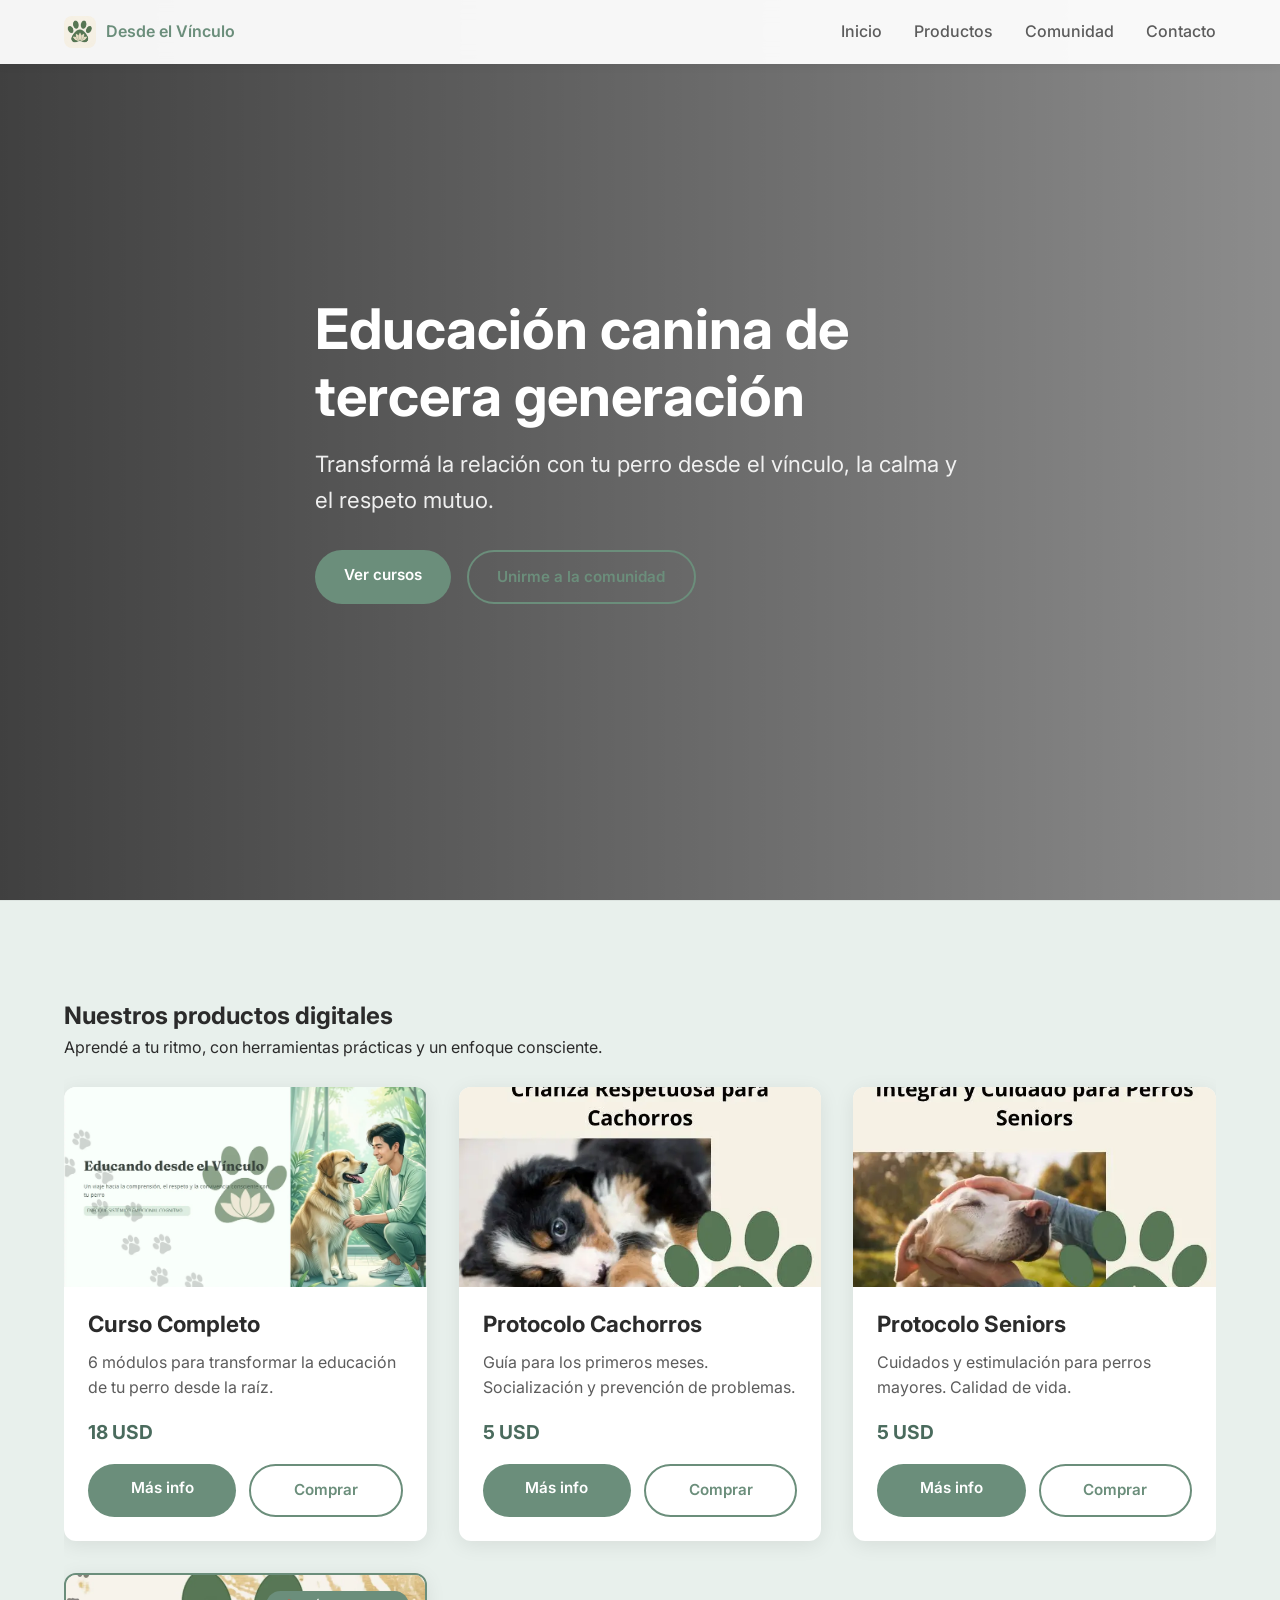
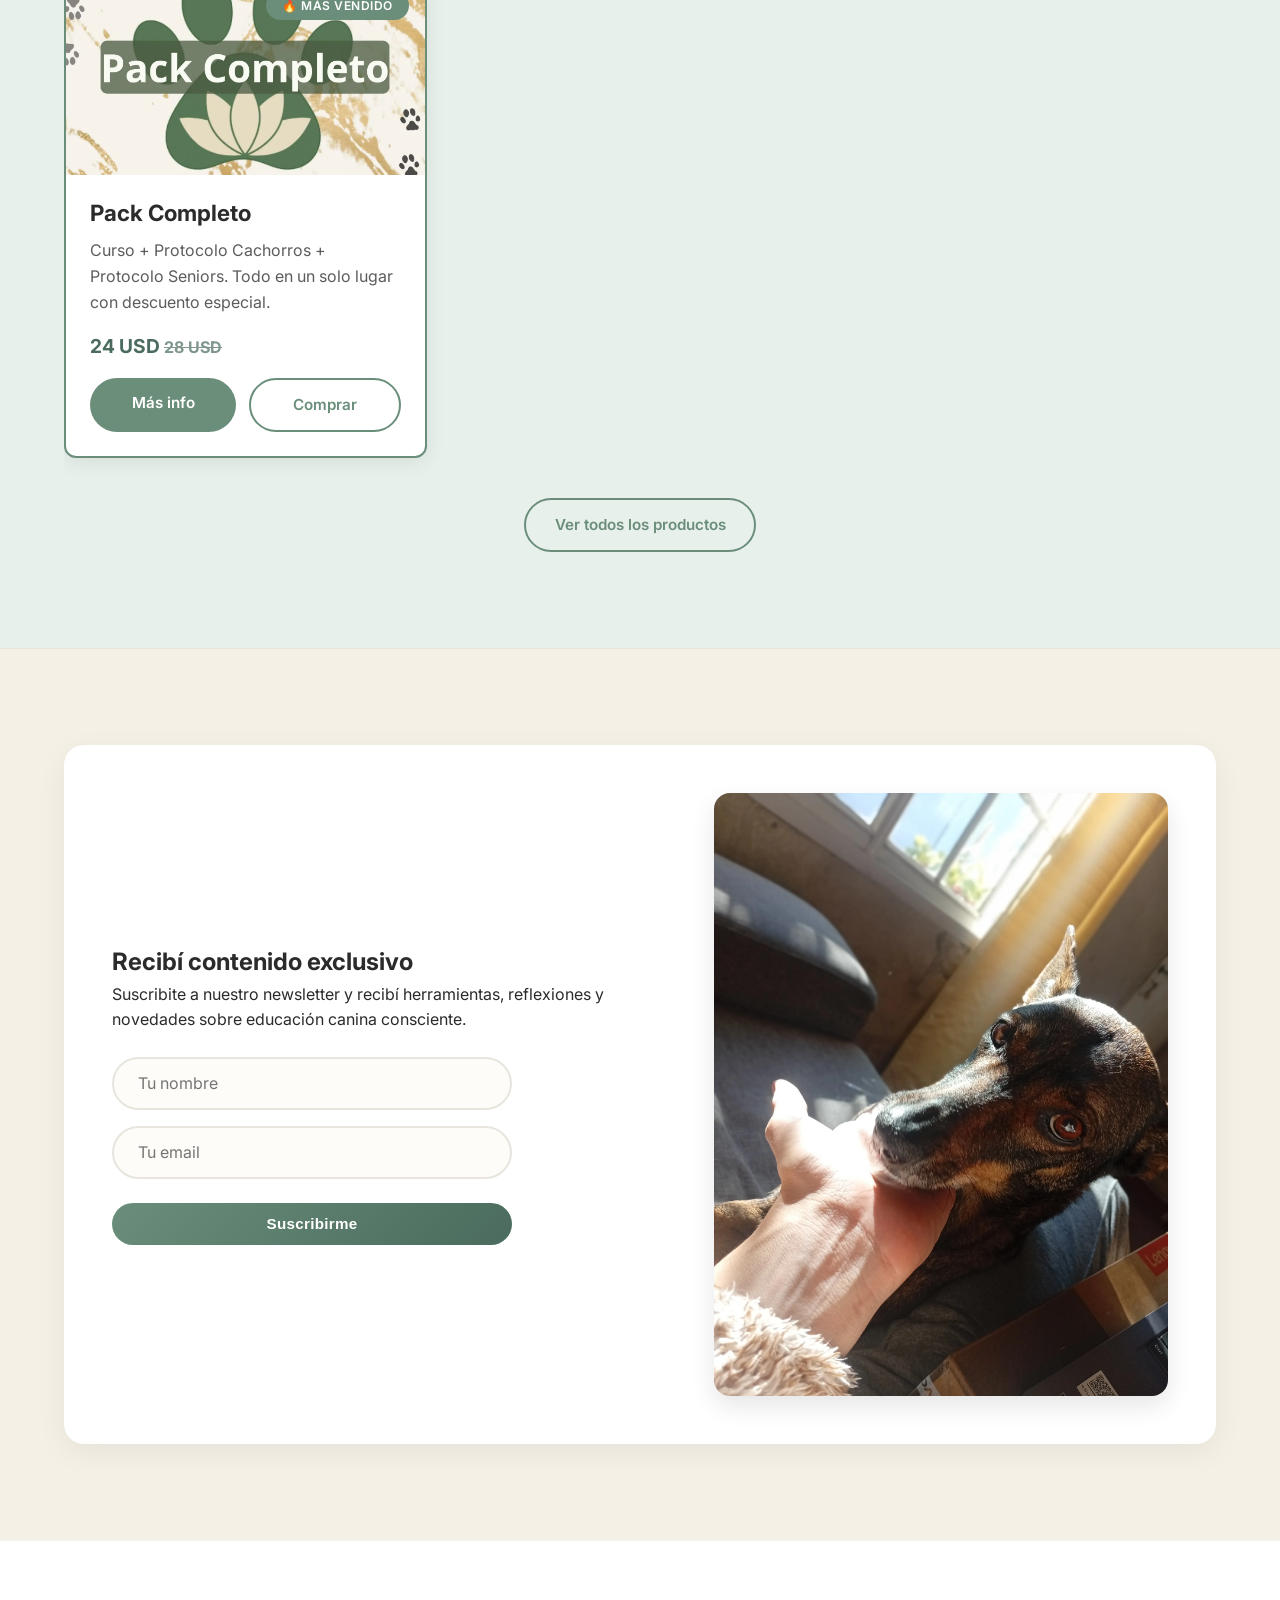
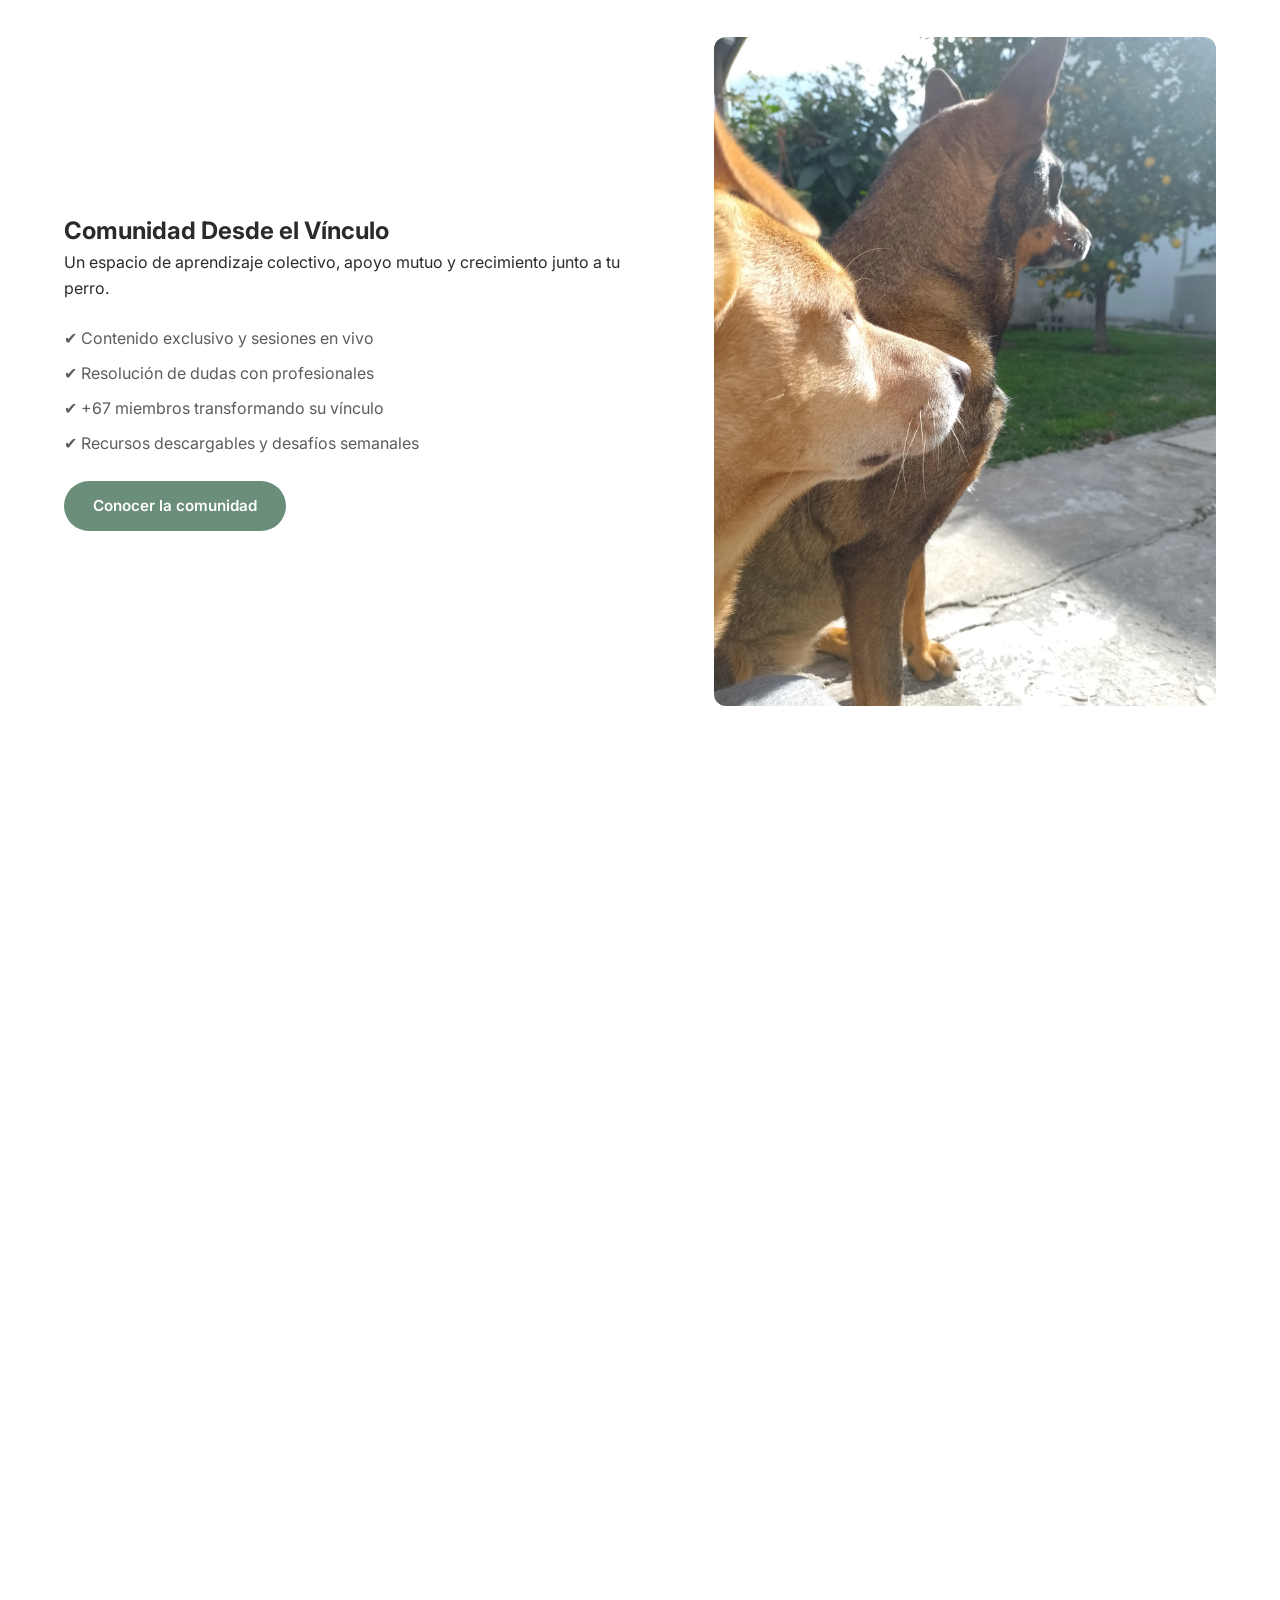
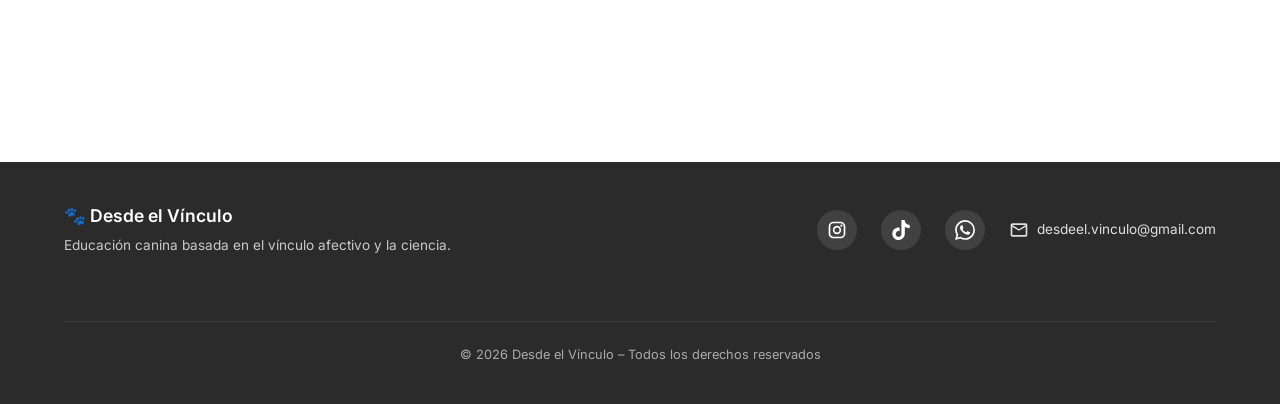
==== index.html @ 467ed6f1 "algunos mas" ====
<!DOCTYPE html>
<html lang="es">
<head>
  <meta charset="UTF-8">
  <meta name="viewport" content="width=device-width, initial-scale=1.0">
  <title>Desde el Vínculo | Educación Canina Consciente</title>
  <meta name="description" content="Transformá tu relación con tu perro desde el vínculo emocional. Cursos online, protocolos descargables y comunidad gratuita.">
  <meta name="robots" content="index, follow">
  <link rel="canonical" href="https://desdeelvinculo.netlify.app">

  <meta property="og:type" content="website">
  <meta property="og:site_name" content="Desde el Vínculo">
  <meta property="og:title" content="Desde el Vínculo – Educación Canina Consciente">
  <meta property="og:description" content="Aprendé a educar desde el vínculo emocional. Descargá gratis el protocolo 'Paseo en Sintonía' y accedé al curso completo.">
  <meta property="og:image" content="https://desdeelvinculo.netlify.app/img/og-image.jpg">
  <meta property="og:url" content="https://desdeelvinculo.netlify.app">

  <meta name="google-site-verification" content="YnLXtKM4-w28fluN7Jt4KjhZyx0626GhNaNaI8vtAmA">
  <link rel="icon" type="image/png" sizes="512x512" href="img/favicon.png">
  <link rel="apple-touch-icon" sizes="180x180" href="img/favicon.png">
  <link href="https://fonts.googleapis.com/css2?family=Inter:wght@400;500;600;700&display=swap" rel="stylesheet">
  <link rel="stylesheet" href="css/global.css">
  <link rel="stylesheet" href="css/index.css">
</head>
<body>
  <header class="header">
    <div class="container header__container">
      <a href="#hero" class="header__logo">
        <img src="img/logo.png" alt="Desde el Vínculo" width="140" height="40">
         <span class="header__logo-text">Desde el Vínculo</span>
      </a>
      <nav class="header__nav" id="nav-menu">
        <ul class="header__menu">
          <li><a href="#hero" class="header__link">Inicio</a></li>
          <li><a href="productos.html" class="header__link">Productos</a></li>
          <li><a href="comunidad.html" class="header__link">Comunidad</a></li>
          <li><a href="#contacto" class="header__link">Contacto</a></li>
        </ul>
      </nav>
      <button class="header__toggle" id="nav-toggle" aria-label="Abrir menú">
        <span></span><span></span><span></span>
      </button>
    </div>
  </header>

  
  <main>
    <!-- Hero -->
    <section id="hero" class="hero">
      <div class="hero__video-wrapper">
        <video class="hero__video" autoplay muted loop playsinline poster="img/hero-poster.jpg" preload="none">
          <!-- Cuando tengas tu video, agregá: <source src="videos/hero-loop.mp4" type="video/mp4"> -->
          <source src="videos/video hero - desdeelvinculo.mp4" type="video/mp4">
        </video>
        <div class="hero__overlay"></div>
      </div>
      <div class="hero__content container">
        <h1 class="hero__title">Educación canina de tercera generación</h1>
        <p class="hero__subtitle">Transformá la relación con tu perro desde el vínculo, la calma y el respeto mutuo.</p>
        <div class="hero__cta">
          <a href="productos.html" class="btn btn--primary">Ver cursos</a>
          <a href="comunidad.html" class="btn btn--secondary">Unirme a la comunidad</a>
        </div>
      </div>
    </section>

    <!-- Productos -->
    <section id="productos" class="section productos bg-verde-claro">
      <div class="container">
        <h2 class="section__title">Nuestros productos digitales</h2>
        <p class="section__subtitle">Aprendé a tu ritmo, con herramientas prácticas y un enfoque consciente.</p> <br>
        <div class="productos__grid">
          <article class="producto-card">
            <div class="producto-card__img"><img src="img/curso-completo.webp" alt="Curso completo" loading="lazy"></div>
            <h3 class="producto-card__title">Curso Completo</h3>
            <p class="producto-card__desc">6 módulos para transformar la educación de tu perro desde la raíz.</p>
            <p class="producto-card__precio">18 USD</p>
            <div class="producto-card__btns">
              <a href="curso-completo.html" class="btn btn--primary">Más info</a>
              <a href="https://hotmart.com/es/marketplace/productos/educando-desde-el-vinculo-curso-de-educacion-canina-consciente/K102549535T" target="_blank" rel="noopener" class="btn btn--secondary">Comprar</a>
            </div>
          </article>
          <article class="producto-card">
            <div class="producto-card__img"><img src="img/protocolo-cachorros.webp" alt="Protocolo Cachorros" loading="lazy"></div>
            <h3 class="producto-card__title">Protocolo Cachorros</h3>
            <p class="producto-card__desc">Guía para los primeros meses. Socialización y prevención de problemas.</p>
            <p class="producto-card__precio">5 USD</p>
            <div class="producto-card__btns">
              <a href="protocolo-cachorros.html" class="btn btn--primary">Más info</a>
              <a href="https://hotmart.com/es/marketplace/productos/protocolo-express-guia-de-crianza-respetuosa-para-cachorros/E106387724O" target="_blank" rel="noopener" class="btn btn--secondary">Comprar</a>
            </div>
          </article>
          <article class="producto-card">
            <div class="producto-card__img"><img src="img/protocolo-seniors.webp" alt="Protocolo Seniors" loading="lazy"></div>
            <h3 class="producto-card__title">Protocolo Seniors</h3>
            <p class="producto-card__desc">Cuidados y estimulación para perros mayores. Calidad de vida.</p>
            <p class="producto-card__precio">5 USD</p>
            <div class="producto-card__btns">
              <a href="protocolo-seniors.html" class="btn btn--primary">Más info</a>
              <a href="https://hotmart.com/es/marketplace/productos/protocolo-express-bienestar-integral-y-cuidado-para-perros-seniors/B106388195T" target="_blank" rel="noopener" class="btn btn--secondary">Comprar</a>
            </div>
          </article>
          <article class="producto-card producto-card--destacado">
  <div class="producto-card__img">
    <img src="img/Pack-completo.webp" alt="Pack Completo" loading="lazy">
  </div>
  <span class="producto-card__badge">🔥 Más vendido</span>
  <h3 class="producto-card__title">Pack Completo</h3>
  <p class="producto-card__desc">Curso + Protocolo Cachorros + Protocolo Seniors. Todo en un solo lugar con descuento especial.</p>
  <p class="producto-card__precio">24 USD <small style="text-decoration: line-through; opacity:0.7;">28 USD</small></p>
  <div class="producto-card__btns">
    <a href="pack-completo.html" class="btn btn--primary">Más info</a>
    <a href="https://go.hotmart.com/N106601920Q?dp=1" target="_blank" rel="noopener" class="btn btn--secondary">Comprar</a>
  </div>
</article>
        </div>
        <div class="productos__ver-todos">
          <a href="productos.html" class="btn btn--secondary">Ver todos los productos</a>
        </div>
      </div>
    </section>

    <!-- Newsletter -->
    <section id="newsletter" class="section newsletter bg-beige">
      <div class="container newsletter__container">
        <div class="newsletter__info">
          <h2 class="section__title">Recibí contenido exclusivo</h2>
          <p class="section__subtitle">Suscribite a nuestro newsletter y recibí herramientas, reflexiones y novedades sobre educación canina consciente.</p>
        <form id="form-newsletter" class="newsletter__form">
  <input type="text" name="fields[name]" placeholder="Tu nombre" required>
  <input type="email" name="fields[email]" placeholder="Tu email" required>
  <button type="submit" class="btn btn--primary">Suscribirme</button>
</form>
<p id="newsletter-mensaje" class="newsletter__mensaje" style="display:none;">¡Gracias! Revisá tu bandeja de entrada.</p>
        </div>
        <div class="newsletter__img">
          <img src="img/lunahand.webp" alt="Perro y persona" loading="lazy">
        </div>
      </div>
    </section>

    <!-- Comunidad -->
    <section id="comunidad" class="section comunidad bg-white">
      <div class="container comunidad__container">
        <div class="comunidad__info">
          <h2 class="section__title">Comunidad Desde el Vínculo</h2>
          <p class="section__subtitle">Un espacio de aprendizaje colectivo, apoyo mutuo y crecimiento junto a tu perro.</p>
          <ul class="comunidad__beneficios">
            <li>✔ Contenido exclusivo y sesiones en vivo</li>
            <li>✔ Resolución de dudas con profesionales</li>
            <li>✔ +67 miembros transformando su vínculo</li>
            <li>✔ Recursos descargables y desafíos semanales</li>
          </ul>
          <a href="comunidad.html" class="btn btn--primary">Conocer la comunidad</a>
        </div>
        <div class="comunidad__img">
          <img src="img/comunidad.webp" alt="Grupo de personas con perros" loading="lazy">
        </div>
      </div>
    </section>

    <!-- Testimonios -->
    <section id="testimonios" class="section testimonios bg-beige">
      <div class="container">
        <h2 class="section__title">Lo que dicen nuestros alumnos</h2>
        <div class="testimonios__grid">
          <blockquote class="testimonio"><p>"El curso cambió mi forma de comunicarme con mi perro. Ahora los paseos son un placer."</p><cite>— María G.</cite></blockquote>
          <blockquote class="testimonio"><p>"El protocolo de cachorros fue un salvavidas. Mi cachorro es equilibrado y feliz."</p><cite>— Juan P.</cite></blockquote>
          <blockquote class="testimonio"><p>"Pensé que mi perro senior ya no podía aprender, pero recuperamos la alegría."</p><cite>— Laura S.</cite></blockquote>
        </div>
      </div>
    </section>

    <!-- Sobre mí -->
    <section id="sobre-mi" class="section sobre-mi bg-verde-claro">
      <div class="container sobre-mi__container">
        <div class="sobre-mi__img"><img src="img/sobre-mi.webp" alt="Educador" loading="lazy"></div>
        <div class="sobre-mi__texto">
          <h2 class="section__title">Sobre mí</h2>
          <p>Desde el Vínculo nace de años de estudio y convivencia con perros. Mi enfoque: educación de tercera generación, basada en entender, conectar y guiar desde el respeto mutuo.</p> <br>
          <a href="sobre-mi.html" class="btn btn--secondary">Leer más</a>
        </div>
      </div>
    </section>
  </main>

  <footer id="contacto" class="footer">
    <div class="footer__container">
      <div class="footer__brand">
        <p>🐾 Desde el Vínculo</p>
        <p>Educación canina basada en el vínculo afectivo y la ciencia.</p>
      </div>
      <div class="footer__social">
        <a href="https://www.instagram.com/desdeel.vinculo/" target="_blank" rel="noopener" aria-label="Instagram">
          <svg viewBox="0 0 24 24"><path d="M7.8 2h8.4C19.4 2 22 4.6 22 7.8v8.4a5.8 5.8 0 0 1-5.8 5.8H7.8C4.6 22 2 19.4 2 16.2V7.8A5.8 5.8 0 0 1 7.8 2m-.2 2A3.6 3.6 0 0 0 4 7.6v8.8C4 18.39 5.61 20 7.6 20h8.8a3.6 3.6 0 0 0 3.6-3.6V7.6C20 5.61 18.39 4 16.4 4H7.6m9.65 1.5a1.25 1.25 0 0 1 0 2.5 1.25 1.25 0 0 1 0-2.5M12 7a5 5 0 1 1 0 10 5 5 0 0 1 0-10m0 2a3 3 0 1 0 0 6 3 3 0 0 0 0-6z"/></svg>
        </a>
        <a href="https://www.tiktok.com/@desdeelvinculo" target="_blank" rel="noopener" aria-label="TikTok">
          <svg viewBox="0 0 24 24"><path d="M12.53.02C13.84 0 15.14.01 16.44 0c.08 1.53.63 3.09 1.75 4.17 1.12 1.11 2.7 1.62 4.24 1.79v4.03c-1.44-.05-2.89-.35-4.2-.97-.57-.26-1.1-.59-1.62-.93-.01 2.92.01 5.84-.02 8.75-.08 1.4-.54 2.79-1.35 3.94-1.31 1.92-3.58 3.17-5.91 3.21-1.43.08-2.86-.31-4.08-1.03-2.02-1.19-3.44-3.37-3.65-5.71-.02-.5-.03-1-.01-1.49.18-1.9 1.12-3.72 2.58-4.96 1.66-1.44 3.98-2.13 6.15-1.72.02 1.48-.04 2.96-.04 4.44-.99-.32-2.15-.23-3.02.37-.63.41-1.11 1.04-1.36 1.75-.21.51-.15 1.07-.14 1.61.24 1.64 1.82 3.02 3.5 2.87 1.12-.01 2.19-.66 2.77-1.61.19-.33.4-.67.41-1.06.1-1.79.06-3.57.07-5.36.01-4.03-.01-8.05.02-12.07z"/></svg>
        </a>
        <a href="https://wa.me/5491121652703" target="_blank" rel="noopener" aria-label="WhatsApp">
          <svg viewBox="0 0 24 24"><path d="M17.472 14.382c-.297-.149-1.758-.867-2.03-.967-.273-.099-.471-.148-.67.15-.197.297-.767.966-.94 1.164-.173.199-.347.223-.644.075-.297-.15-1.255-.463-2.39-1.475-.883-.788-1.48-1.761-1.653-2.059-.173-.297-.018-.458.13-.606.134-.133.298-.347.446-.52.149-.174.198-.298.298-.497.099-.198.05-.371-.025-.52-.075-.149-.669-1.612-.916-2.207-.242-.579-.487-.5-.669-.51-.173-.008-.371-.01-.57-.01-.198 0-.52.074-.792.372-.272.297-1.04 1.016-1.04 2.479 0 1.462 1.065 2.875 1.213 3.074.149.198 2.096 3.2 5.077 4.487.709.306 1.262.489 1.694.625.712.227 1.36.195 1.871.118.571-.085 1.758-.719 2.006-1.413.248-.694.248-1.289.173-1.413-.074-.124-.272-.198-.57-.347m-5.421 7.403h-.004a9.87 9.87 0 0 1-5.031-1.378l-.361-.214-3.741.982.998-3.648-.235-.374a9.86 9.86 0 0 1-1.51-5.26c.001-5.45 4.436-9.884 9.888-9.884 2.64 0 5.122 1.03 6.988 2.898a9.825 9.825 0 0 1 2.893 6.994c-.003 5.45-4.437 9.884-9.885 9.884m8.413-18.297A11.815 11.815 0 0 0 12.05 0C5.495 0 .16 5.335.157 11.892c0 2.096.547 4.142 1.588 5.945L.057 24l6.305-1.654a11.882 11.882 0 0 0 5.683 1.448h.005c6.554 0 11.89-5.335 11.893-11.893a11.821 11.821 0 0 0-3.48-8.413z"/></svg>
        </a>
        <span class="footer__email" aria-label="Email">
          <svg viewBox="0 0 24 24"><path d="M22 6c0-1.1-.9-2-2-2H4c-1.1 0-2 .9-2 2v12c0 1.1.9 2 2 2h16c1.1 0 2-.9 2-2V6zm-2 0l-8 5-8-5h16zm0 12H4V8l8 5 8-5v10z"/></svg>
          <span class="footer__email-text">desdeel.vinculo@gmail.com</span>
        </span>
      </div>
      <p class="footer__copy">© 2026 Desde el Vínculo – Todos los derechos reservados</p>
    </div>
  </footer>

  <script src="js/main.js"></script>
</body>
</html>
---- css/global.css ----
/* === RESET & VARIABLES === */
:root {
  --verde: #6B8E7B;
  --verde-oscuro: #4A6B5D;
  --marron: #A68A6B;
  --beige: #F5F0E6;
  --blanco: #FFFFFF;
  --gris-oscuro: #2B2B2B;
  --gris-medio: #5C5C5C;
  --sombra: 0 4px 20px rgba(0,0,0,0.08);
  --radius: 12px;
  --transition: 0.3s ease;
}

*,
*::before,
*::after {
  box-sizing: border-box;
  margin: 0;
  padding: 0;
}

html {
  scroll-behavior: smooth;
  overflow-x: hidden;
  max-width: 100vw;
}

body {
  font-family: 'Inter', sans-serif;
  color: var(--gris-oscuro);
  background: var(--blanco);
  line-height: 1.6;
  overflow-x: hidden;
  max-width: 100vw;
  position: relative;
}

img, video, iframe {
  max-width: 100%;
  height: auto;
  display: block;
}

a {
  text-decoration: none;
  color: inherit;
}

ul {
  list-style: none;
}

.container {
  width: 90%;
  max-width: 1200px;
  margin: 0 auto;
  overflow-x: hidden;
}

/* === BOTONES === */
.btn {
  display: inline-block;
  padding: 0.8rem 1.8rem;
  border-radius: 50px;
  font-weight: 600;
  font-size: 0.95rem;
  transition: background var(--transition), color var(--transition), transform 0.2s ease;
  text-align: center;
  border: none;
  cursor: pointer;
}

.btn--primary {
  background: var(--verde);
  color: var(--blanco);
}

.btn--primary:hover {
  background: var(--verde-oscuro);
  transform: translateY(-2px);
}

.btn--secondary {
  background: transparent;
  color: var(--verde);
  border: 2px solid var(--verde);
}

.btn--secondary:hover {
  background: var(--verde);
  color: var(--blanco);
  transform: translateY(-2px);
}

/* === HEADER === */
.header {
  position: fixed;
  top: 0;
  left: 0;
  width: 100%;
  background: rgba(255,255,255,0.95);
  backdrop-filter: blur(10px);
  z-index: 1000;
  box-shadow: 0 2px 10px rgba(0,0,0,0.05);
}

.header__container {
  display: flex;
  justify-content: space-between;
  align-items: center;
  padding: 1rem 0;
  max-width: 100%;
}

.header__logo {
  display: flex;
  align-items: center;
  gap: 0.6rem;
  text-decoration: none;
}

.header__logo img {
  height: 32px;
  width: auto;
  border-radius: 25%;
}

.header__logo-text {
  font-size: 1rem;
  font-weight: 600;
  color: var(--verde);
  white-space: nowrap;
}

.header__menu {
  display: flex;
  gap: 2rem;
}

.header__link {
  font-weight: 500;
  color: var(--gris-medio);
  position: relative;
}

.header__link::after {
  content: '';
  position: absolute;
  left: 0;
  bottom: -4px;
  width: 0;
  height: 2px;
  background: var(--verde);
  transition: width var(--transition);
}

.header__link:hover {
  color: var(--verde);
}

.header__link:hover::after {
  width: 100%;
}

/* Hamburguesa */
.header__toggle {
  display: none;
  flex-direction: column;
  gap: 5px;
  background: none;
  border: none;
  cursor: pointer;
}

.header__toggle span {
  width: 25px;
  height: 2px;
  background: var(--gris-oscuro);
  transition: all var(--transition);
}

/* === SECCIONES GENERALES === */
.section {
  padding: 6rem 0;
  opacity: 0;
  transform: translateY(20px);
  transition: opacity 0.6s ease-out, transform 0.6s ease-out;
  border-top: 1px solid transparent;
  max-width: 100%;
  overflow-x: hidden;
}

.section.visible {
  opacity: 1;
  transform: translateY(0);
}

.bg-beige.section,
.bg-verde-claro.section,
.bg-white.section {
  border-top: 1px solid rgba(0,0,0,0.05);
}

/* === FOOTER (NUEVO DISEÑO) === */
.footer {
  background: var(--gris-oscuro);
  color: var(--blanco);
  padding: 2.5rem 0;
  overflow: visible;          /* Nada de hidden */
}

.footer__container {
  width: 90%;
  max-width: 1200px;
  margin: 0 auto;
  display: flex;
  justify-content: space-between;
  align-items: center;
  flex-wrap: wrap;
  gap: 2rem;
}

.footer__brand p:first-child {
  font-size: 1.1rem;
  font-weight: 600;
  margin-bottom: 0.3rem;
}

.footer__brand p:last-child {
  font-size: 0.85rem;
  opacity: 0.75;
    max-width: 100%;           /* antes 250px, ahora usa todo el ancho disponible */
  white-space: normal;
  word-break: break-word;
  overflow-wrap: break-word;
}

.footer__social {
  display: flex;
  gap: 1.5rem;
  align-items: center;
}

.footer__social a {
  display: flex;
  align-items: center;
  justify-content: center;
  width: 40px;
  height: 40px;
  border-radius: 50%;
  background: rgba(255,255,255,0.1);
  transition: background var(--transition), transform var(--transition);
}

.footer__social a:hover {
  background: var(--verde);
  transform: translateY(-2px);
}

.footer__social a svg {
  width: 20px;
  height: 20px;
  fill: var(--blanco);
}

.footer__copy {
  width: 100%;
  text-align: center;
  margin-top: 2rem;
  font-size: clamp(0.7rem, 2.5vw, 0.8rem);
  opacity: 0.6;
  border-top: 1px solid rgba(255,255,255,0.1);
  padding: 1.5rem 1.5rem 0;
  word-break: break-word;
  overflow-wrap: break-word;
  hyphens: auto;
  white-space: normal;
  line-height: 1.4;
}

/* === FOOTER EMAIL === */
.footer__email {
  display: flex;
  align-items: center;
  gap: 0.5rem;
  cursor: default;
  color: var(--blanco);
  opacity: 0.85;
}

.footer__email svg {
  width: 20px;
  height: 20px;
  fill: var(--blanco);
}

.footer__email-text {
  font-size: 0.85rem;
  word-break: break-all;
  overflow-wrap: anywhere;
}

/* === ANIMACIONES BASE === */
@keyframes fadeInUp {
  from { opacity: 0; transform: translateY(30px); }
  to { opacity: 1; transform: translateY(0); }
}

/* === UTILIDADES === */
.bg-beige { background-color: var(--beige); }
.bg-white { background-color: var(--blanco); }
.bg-verde-claro { background-color: #E8F0EC; }

/* === RESPONSIVE MULTI-BREAKPOINT === */
@media (max-width: 480px) {
  .container, .footer__container { width: 95%; }
  .header__logo img { height: 28px; }
  .btn { padding: 0.7rem 1.4rem; font-size: 0.9rem; }
  .section { padding: 4rem 0; }
  .footer__container { flex-direction: column; text-align: center; }
 
  .footer__brand p:last-child {
    font-size: 0.8rem;
    max-width: 100%;
  }
  .footer__email-text {
    font-size: 0.75rem;
  }
  .footer__copy {
    padding: 1rem 1rem 0;
    font-size: 0.7rem;
  }
}

@media (max-width: 768px) {
  .header__nav {
    position: fixed;
    top: 70px;
    left: -100%;
    width: 80%;
    max-width: 300px;
    height: calc(100vh - 70px);
    background: var(--blanco);
    box-shadow: 2px 0 20px rgba(0,0,0,0.1);
    transition: left var(--transition);
    padding: 2rem;
    z-index: 999;
    overflow: hidden;
  }
  .header__nav.active { left: 0; }
  .header__menu { flex-direction: column; gap: 1.5rem; }
  .header__toggle { display: flex; }
  .section { padding: 4rem 0; }
}

@media (min-width: 769px) and (max-width: 1024px) {
  .container, .footer__container { max-width: 960px; }
}

@media (min-width: 1025px) and (max-width: 1440px) {
  .container, .footer__container { max-width: 1200px; }
}

@media (min-width: 1441px) {
  .container, .footer__container { max-width: 1400px; }
  body { font-size: 1.05rem; }
}

#contacto {
  scroll-margin-top: 100px;
}
---- css/index.css ----
/* === HERO === */
.header__brand-name {
  font-size: 1.2rem;
  font-weight: 600;
  color: var(--verde);
  margin-left: 0.5rem;
}

.hero {
  position: relative;
  height: 100vh;
  min-height: 600px;
  display: flex;
  align-items: center;
  color: var(--blanco);
  overflow: hidden;
}

.hero__video-wrapper {
  position: absolute;
  top: 0; left: 0; width: 100%; height: 100%;
}

.hero__video {
  width: 100%; height: 100%; object-fit: cover;
}

/* Overlay más oscuro para mejorar legibilidad */
.hero__overlay {
  position: absolute;
  top: 0; left: 0; width: 100%; height: 100%;
  background: linear-gradient(90deg, rgba(0,0,0,0.75) 0%, rgba(0,0,0,0.45) 100%);
}


.hero__content {
  position: relative; z-index: 2; max-width: 650px;
  animation: fadeInUp 1s ease-out;
}

.hero__title {
  font-size: clamp(2rem, 5vw, 3.5rem);
  font-weight: 700; line-height: 1.2; margin-bottom: 1rem;
}

.hero__subtitle {
  font-size: clamp(1rem, 2vw, 1.4rem);
  margin-bottom: 2rem; opacity: 0.9;
}

.hero__cta {
  display: flex; flex-wrap: wrap; gap: 1rem;
}

/* === PRODUCTOS (Home) === */
.productos__grid {
  display: grid;
  grid-template-columns: repeat(auto-fit, minmax(280px, 1fr));
  gap: 2rem;
}

.productos__ver-todos {
  text-align: center; margin-top: 2.5rem;
}

.producto-card {
  background: var(--blanco); border-radius: var(--radius);
  box-shadow: var(--sombra); overflow: hidden;
  display: flex; flex-direction: column;
  transition: transform 0.3s ease, box-shadow 0.3s ease;
}

.producto-card:hover {
  transform: translateY(-8px); box-shadow: 0 12px 30px rgba(0,0,0,0.1);
}

.producto-card__img img {
  width: 100%; height: 200px; object-fit: cover;
}

.producto-card__title {
  margin: 1.2rem 1.5rem 0.5rem; font-size: 1.4rem;
}

.producto-card__desc {
  color: var(--gris-medio); margin: 0 1.5rem 1rem;
}

.producto-card__precio {
  font-weight: 700; color: var(--verde-oscuro);
  margin: 0 1.5rem 1rem; font-size: 1.2rem;
}

.producto-card__btns {
  display: flex; gap: 0.8rem; margin: auto 1.5rem 1.5rem;
  flex-wrap: wrap;
}

.producto-card__btns .btn {
  flex: 1 1 auto;
}

/* === NEWSLETTER === */
.newsletter {
  position: relative;
}

.newsletter__container {
  display: flex;
  align-items: center;
  gap: 3rem;
  flex-wrap: wrap;
  background: var(--blanco);
  border-radius: 20px;
  box-shadow: 0 8px 30px rgba(0,0,0,0.06);
  padding: 3rem;
}

.newsletter__info {
  flex: 1 1 400px;
}

.newsletter__form {
  display: flex;
  flex-direction: column;
  gap: 1rem;
  max-width: 400px;
  margin-top: 1.5rem;
}

.newsletter__form input {
  padding: 0.9rem 1.5rem;
  border: 2px solid #e8e5df;
  border-radius: 50px;
  font-family: inherit;
  font-size: 1rem;
  transition: border-color 0.3s, box-shadow 0.3s;
  background: #fdfcf8;
}

.newsletter__form input:focus {
  outline: none;
  border-color: var(--verde);
  box-shadow: 0 0 0 4px rgba(107, 142, 123, 0.15);
}

.newsletter__form .btn {
  margin-top: 0.5rem;
  background: linear-gradient(135deg, var(--verde) 0%, var(--verde-oscuro) 100%);
  border: none;
  font-weight: 600;
  letter-spacing: 0.3px;
}

.newsletter__form .btn:hover {
  background: linear-gradient(135deg, var(--verde-oscuro) 0%, var(--verde) 100%);
  transform: translateY(-2px);
  box-shadow: 0 6px 15px rgba(74, 107, 93, 0.3);
}

.newsletter__mensaje {
  margin-top: 1rem;
  font-weight: 600;
  color: var(--verde);
}

.newsletter__img {
  flex: 1 1 300px;
  border-radius: 16px;
  overflow: hidden;
  box-shadow: 0 10px 25px rgba(0,0,0,0.1);
  transition: transform 0.3s;
}

.newsletter__img:hover {
  transform: scale(1.02);
}

@media (max-width: 768px) {
  .newsletter__container {
    flex-direction: column;
    padding: 2rem;
  }
}

/* === COMUNIDAD (Home) === */
.comunidad__container {
  display: flex; align-items: center; gap: 3rem; flex-wrap: wrap;
}

.comunidad__info {
  flex: 1 1 400px;
}

.comunidad__img {
  flex: 1 1 300px; border-radius: var(--radius); overflow: hidden;
}

.comunidad__beneficios {
  margin: 1.5rem 0; display: flex; flex-direction: column; gap: 0.6rem;
}

.comunidad__beneficios li {
  font-size: 1rem; color: var(--gris-medio);
}

/* === TESTIMONIOS === */
.testimonios__grid {
  display: grid;
  grid-template-columns: repeat(auto-fit, minmax(250px, 1fr));
  gap: 2rem;
}

.testimonio {
  background: var(--blanco); padding: 2rem; border-radius: var(--radius);
  box-shadow: var(--sombra); font-style: italic;
}

.testimonio p { margin-bottom: 1rem; }
.testimonio cite { font-weight: 600; color: var(--verde); }

/* === SOBRE MI === */
.sobre-mi__container {
  display: flex; align-items: center; gap: 3rem; flex-wrap: wrap;
}

.sobre-mi__img {
  flex: 1 1 250px; border-radius: var(--radius); overflow: hidden;
}

.sobre-mi__texto {
  flex: 1 1 400px;
}

@media (max-width: 768px) {
  .comunidad__container,
  .sobre-mi__container,
  .newsletter__container {
    flex-direction: column;
  }

  
}
@media (max-width: 768px) {
  .hero__title {
    font-size: 1.8rem;
  }
  .producto-card__img img {
    height: 180px;
  }
  .newsletter__img img {
    width: 100%;
    height: auto;
  }
  .comunidad__img img {
    width: 100%;
    height: auto;
  }
}


@media (max-width: 480px) {
  .header__brand-name {
    font-size: 0.9rem;
    margin-left: 0.3rem;
  }
}




.producto-card--destacado {
  border: 2px solid var(--verde);
  position: relative;
}

.producto-card__badge {
  position: absolute;
  top: 1rem;
  right: 1rem;
  background: var(--verde);
  color: white;
  padding: 0.3rem 1rem;
  border-radius: 50px;
  font-size: 0.75rem;
  font-weight: 600;
  text-transform: uppercase;
  letter-spacing: 0.5px;
  z-index: 2;
}
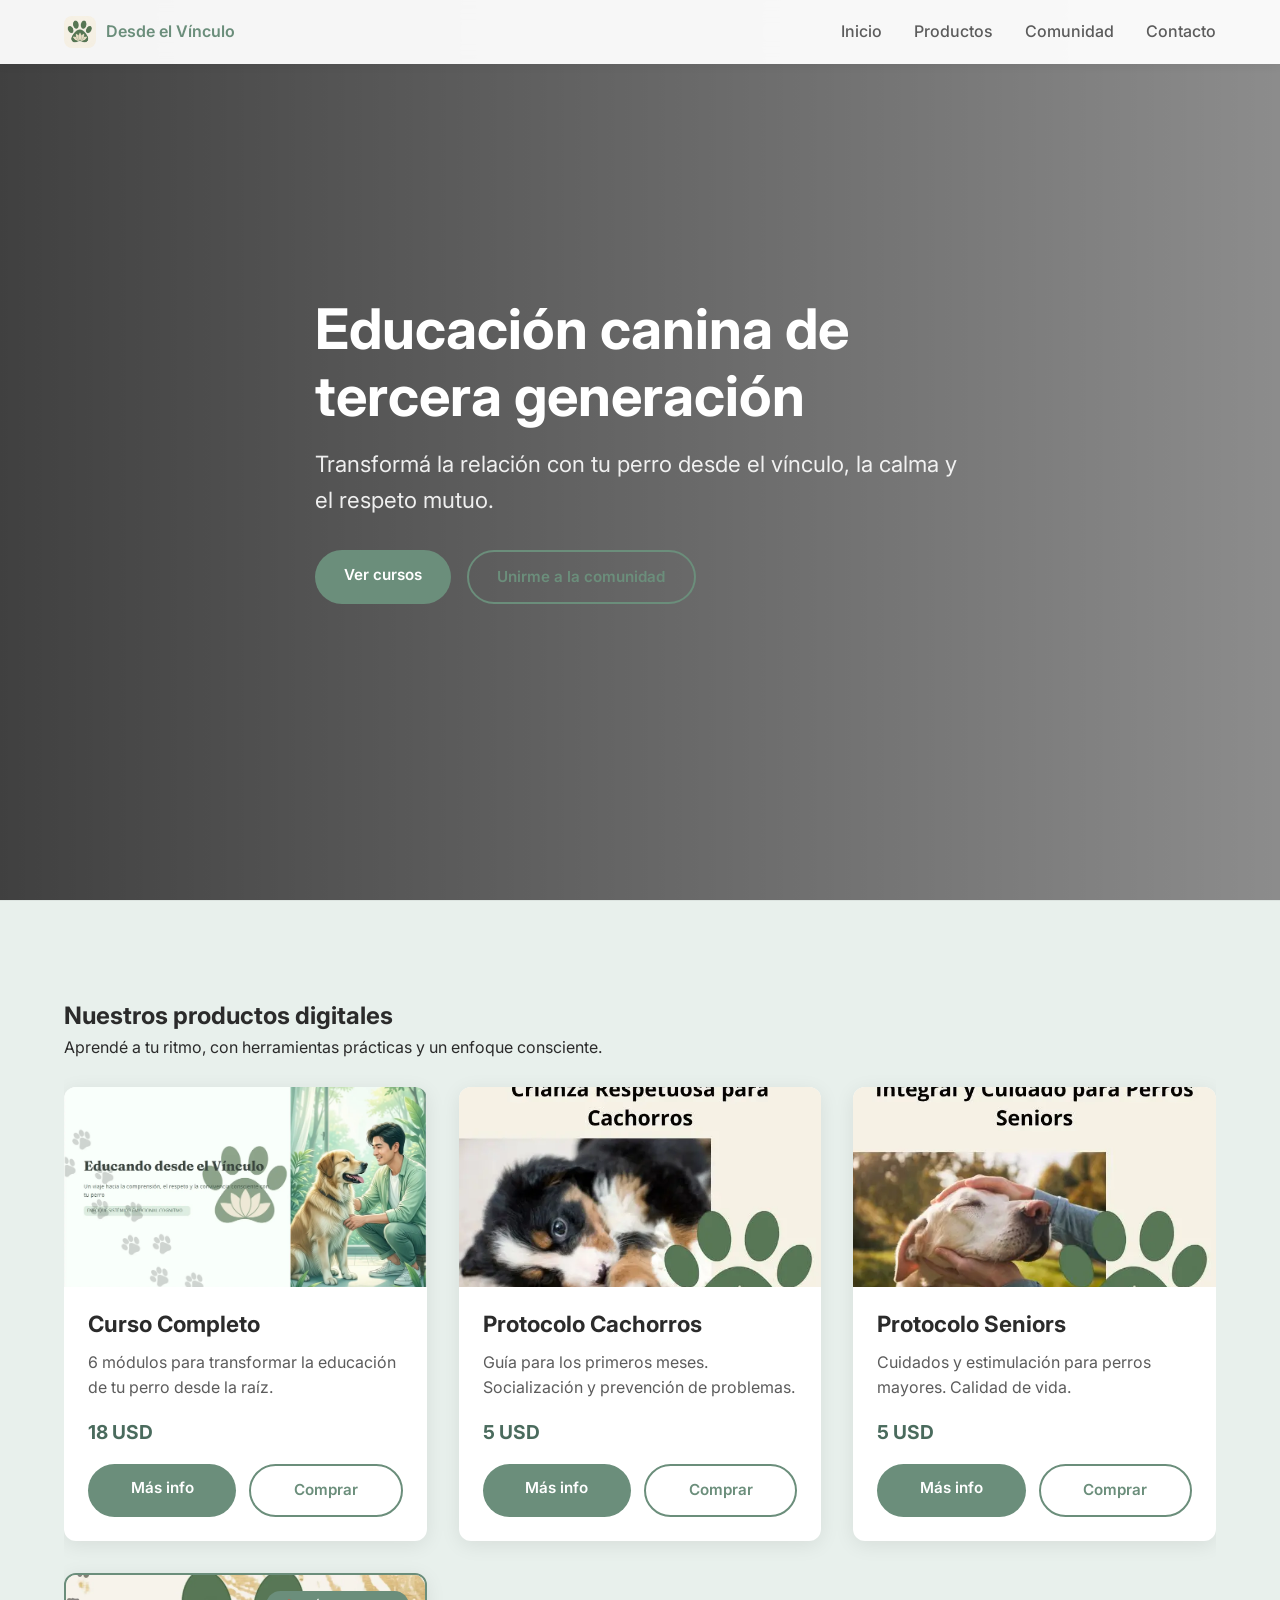
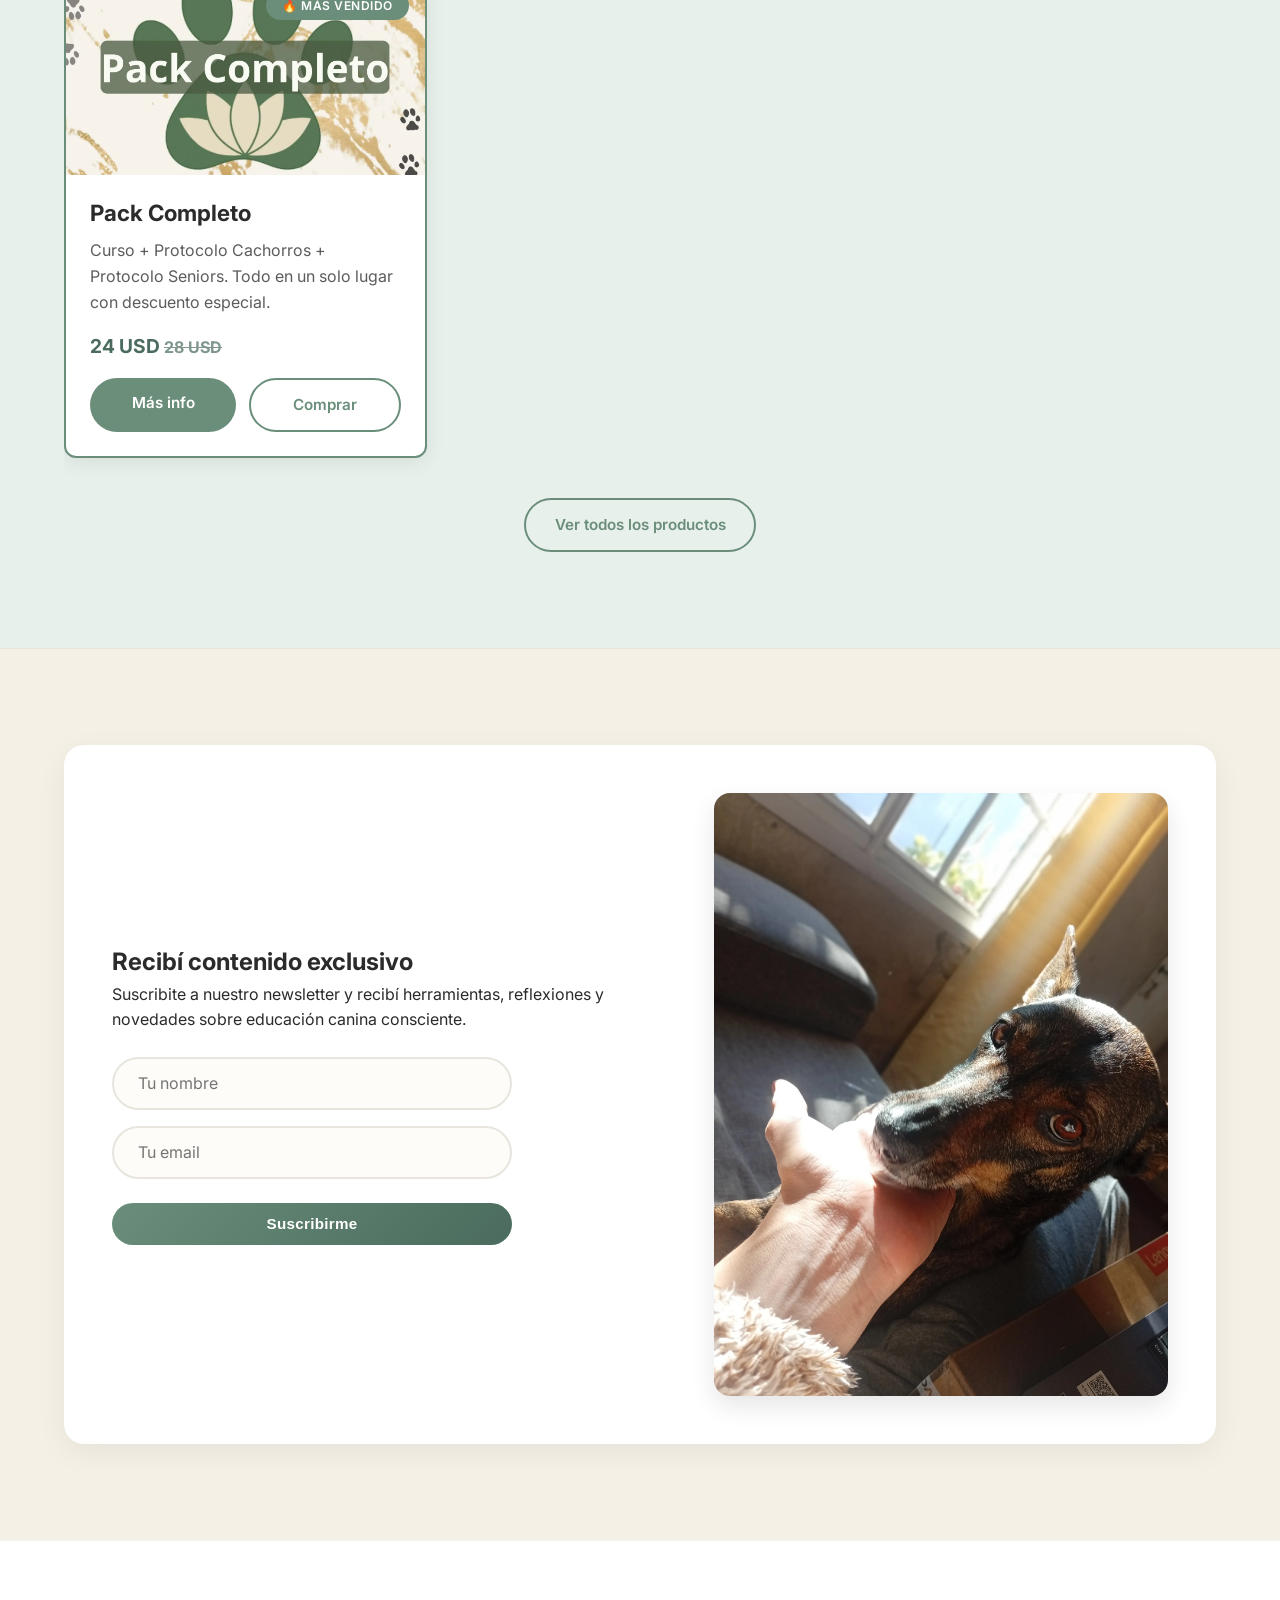
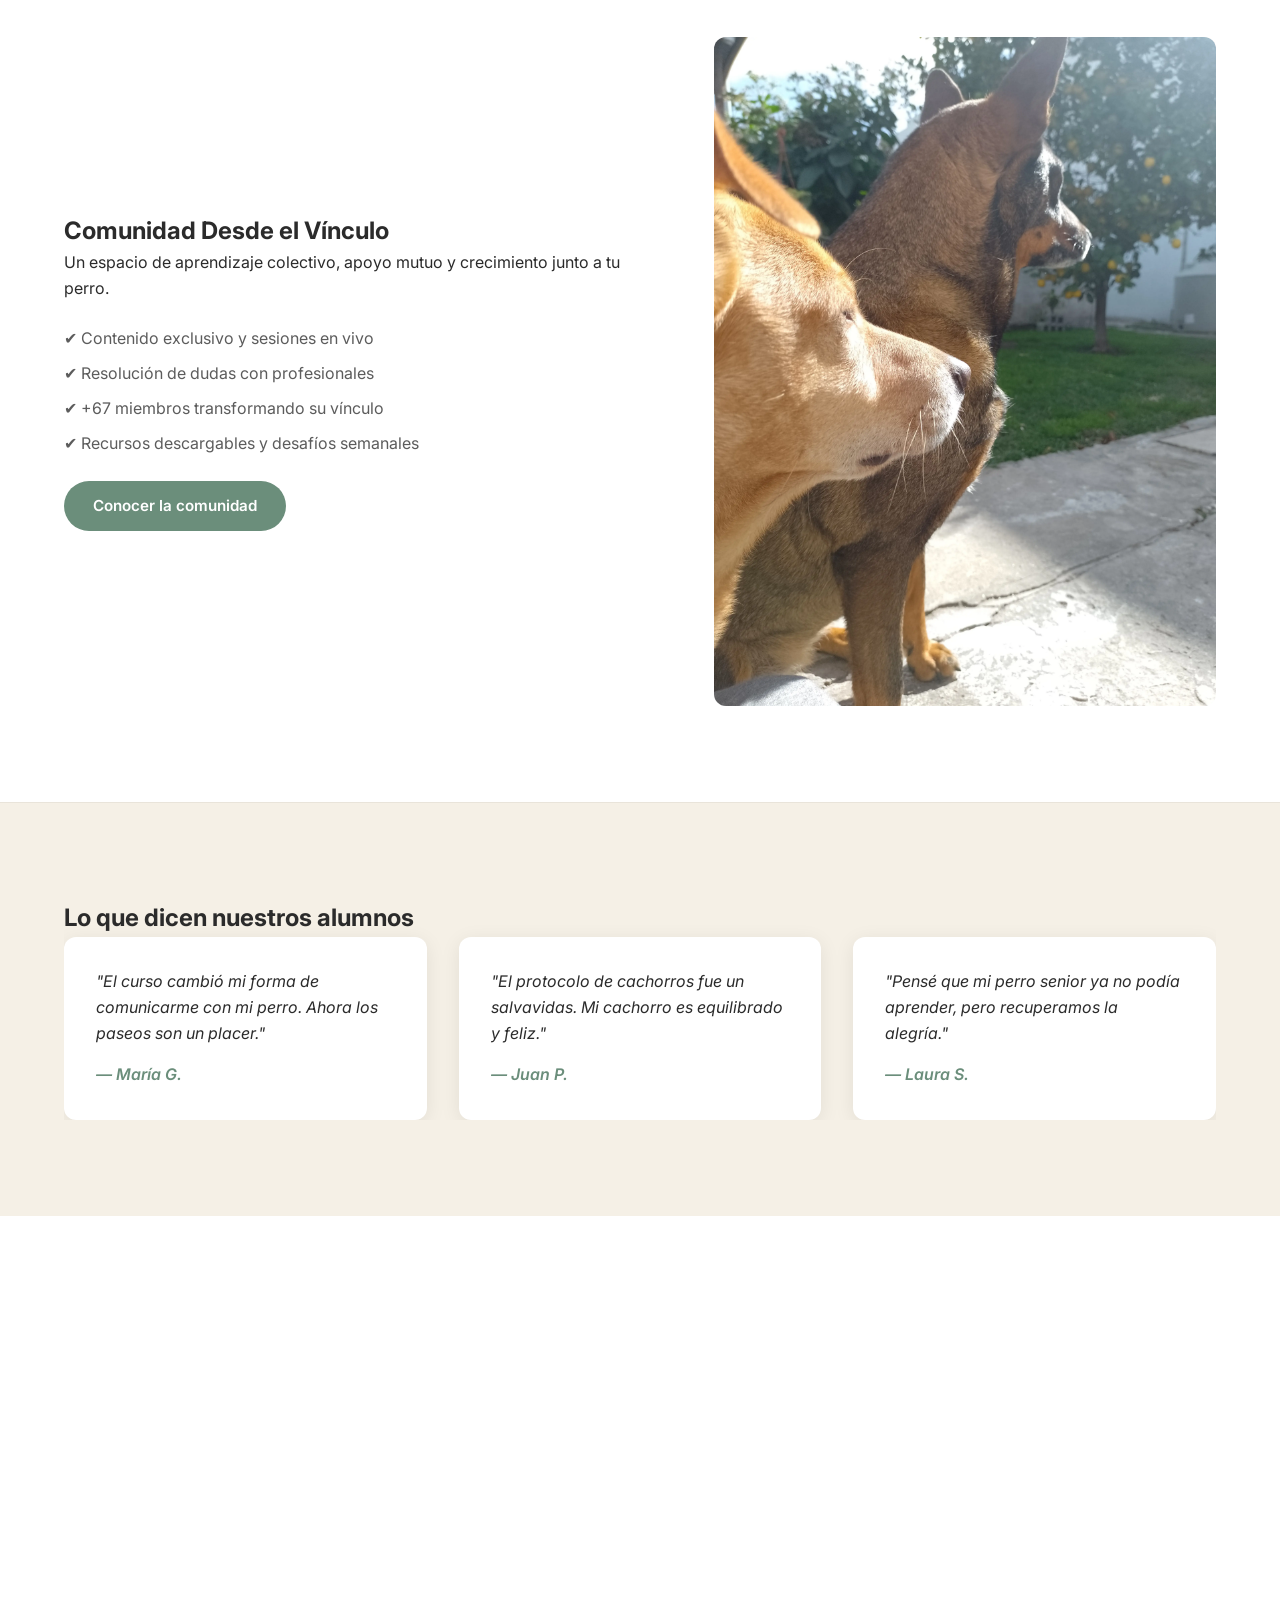
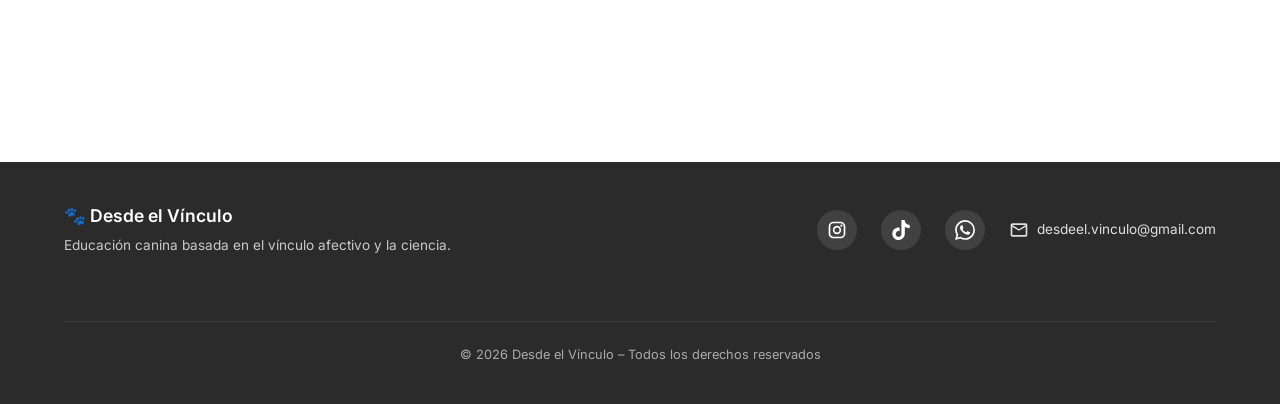
==== commit c4d8d4a5: "Favicon" ====
--- a/index.html
+++ b/index.html
@@ -6,19 +6,37 @@
   <title>Desde el Vínculo | Educación Canina Consciente</title>
   <meta name="description" content="Transformá tu relación con tu perro desde el vínculo emocional. Cursos online, protocolos descargables y comunidad gratuita.">
   <meta name="robots" content="index, follow">
-  <link rel="canonical" href="https://desdeelvinculo.netlify.app">
-
+  <link rel="canonical" href="https://desdeelvinculo.netlify.app/">
+
+  <!-- Open Graph -->
   <meta property="og:type" content="website">
   <meta property="og:site_name" content="Desde el Vínculo">
   <meta property="og:title" content="Desde el Vínculo – Educación Canina Consciente">
-  <meta property="og:description" content="Aprendé a educar desde el vínculo emocional. Descargá gratis el protocolo 'Paseo en Sintonía' y accedé al curso completo.">
-  <meta property="og:image" content="https://desdeelvinculo.netlify.app/img/og-image.jpg">
-  <meta property="og:url" content="https://desdeelvinculo.netlify.app">
-
+  <meta property="og:description" content="Aprendé a educar desde el vínculo emocional. Cursos, protocolos y comunidad para una convivencia consciente.">
+  <meta property="og:image" content="https://desdeelvinculo.netlify.app/img/og-image.webp">
+  <meta property="og:image:width" content="1200">
+  <meta property="og:image:height" content="630">
+  <meta property="og:url" content="https://desdeelvinculo.netlify.app/">
+
+  <!-- Twitter Card -->
+  <meta name="twitter:card" content="summary_large_image">
+  <meta name="twitter:title" content="Desde el Vínculo – Educación Canina Consciente">
+  <meta name="twitter:description" content="Aprendé a educar desde el vínculo emocional. Cursos, protocolos y comunidad para una convivencia consciente.">
+  <meta name="twitter:image" content="https://desdeelvinculo.netlify.app/img/og-image.webp">
+
+  <!-- Google Site Verification -->
   <meta name="google-site-verification" content="YnLXtKM4-w28fluN7Jt4KjhZyx0626GhNaNaI8vtAmA">
+
+  <!-- Favicon -->
   <link rel="icon" type="image/png" sizes="512x512" href="img/favicon.png">
   <link rel="apple-touch-icon" sizes="180x180" href="img/favicon.png">
+
+  <!-- Fuentes -->
+  <link rel="preconnect" href="https://fonts.googleapis.com">
+  <link rel="preconnect" href="https://fonts.gstatic.com" crossorigin>
   <link href="https://fonts.googleapis.com/css2?family=Inter:wght@400;500;600;700&display=swap" rel="stylesheet">
+
+  <!-- Estilos -->
   <link rel="stylesheet" href="css/global.css">
   <link rel="stylesheet" href="css/index.css">
 </head>
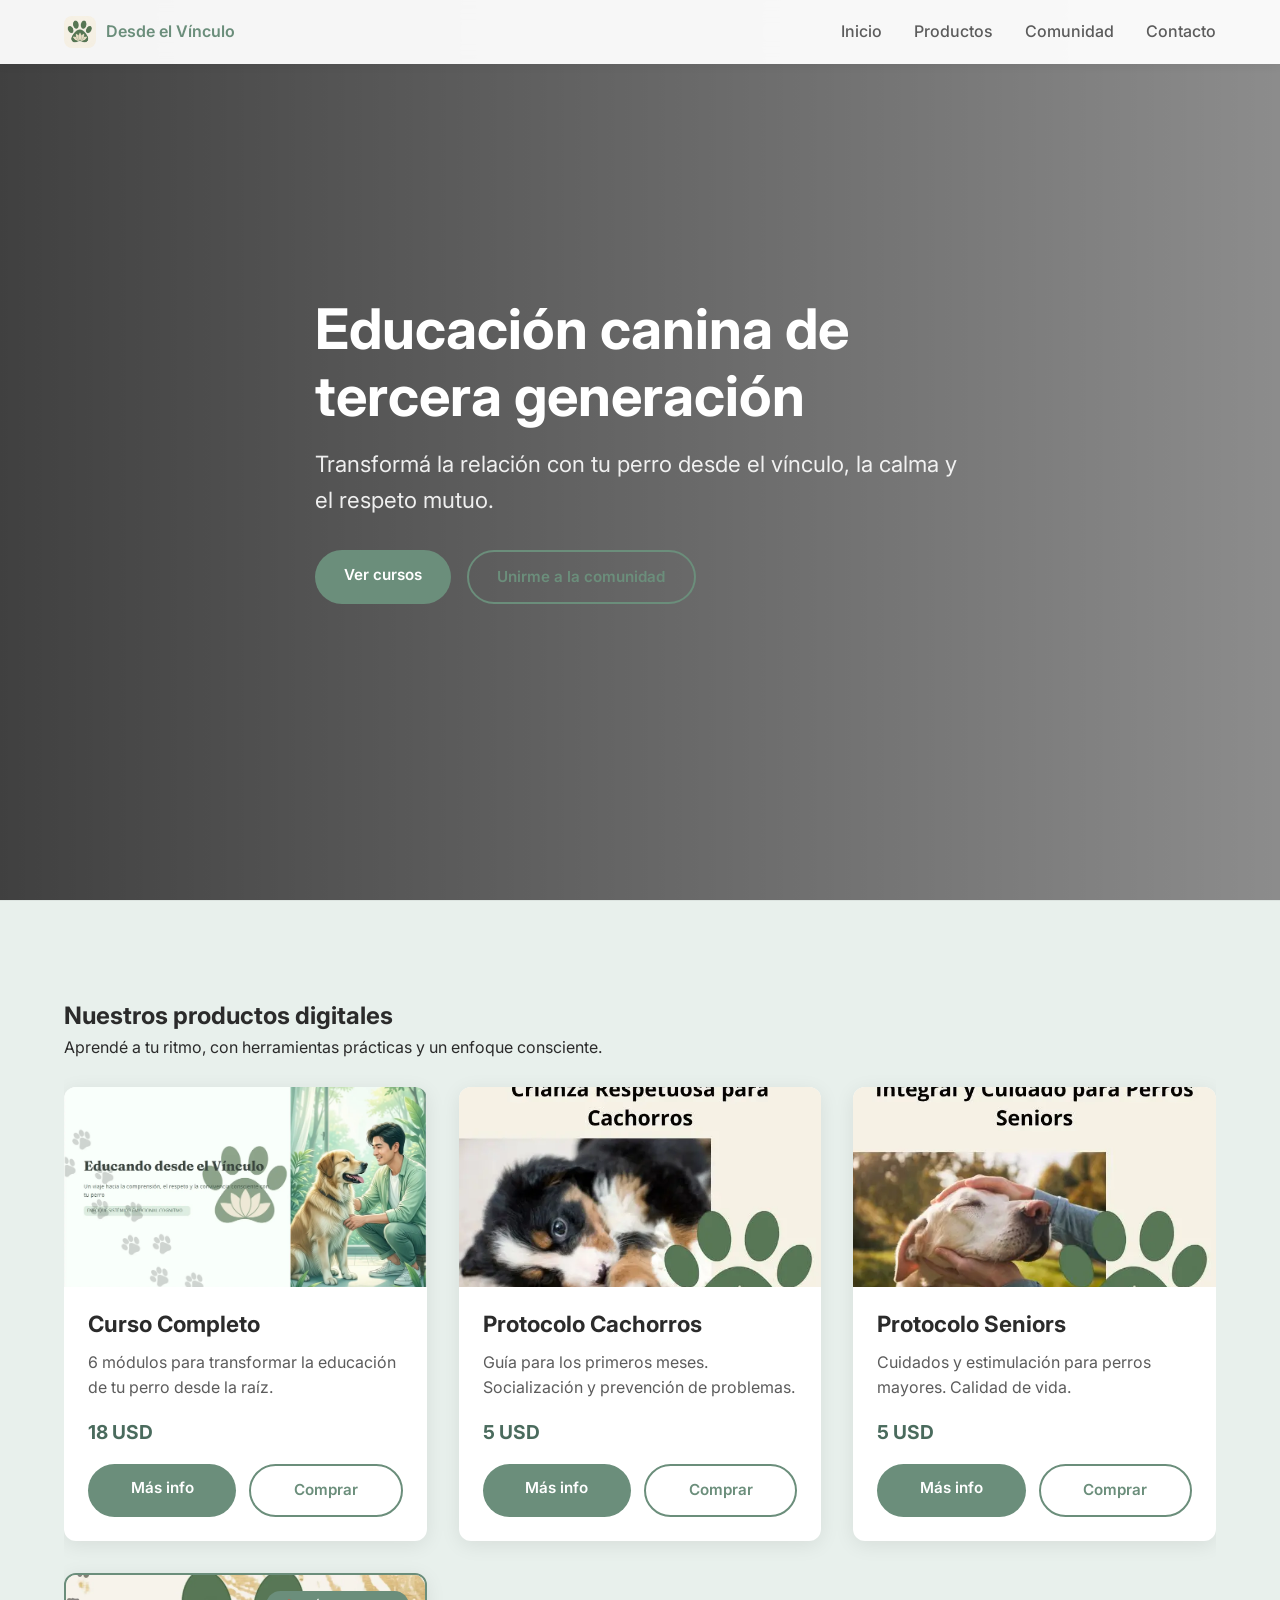
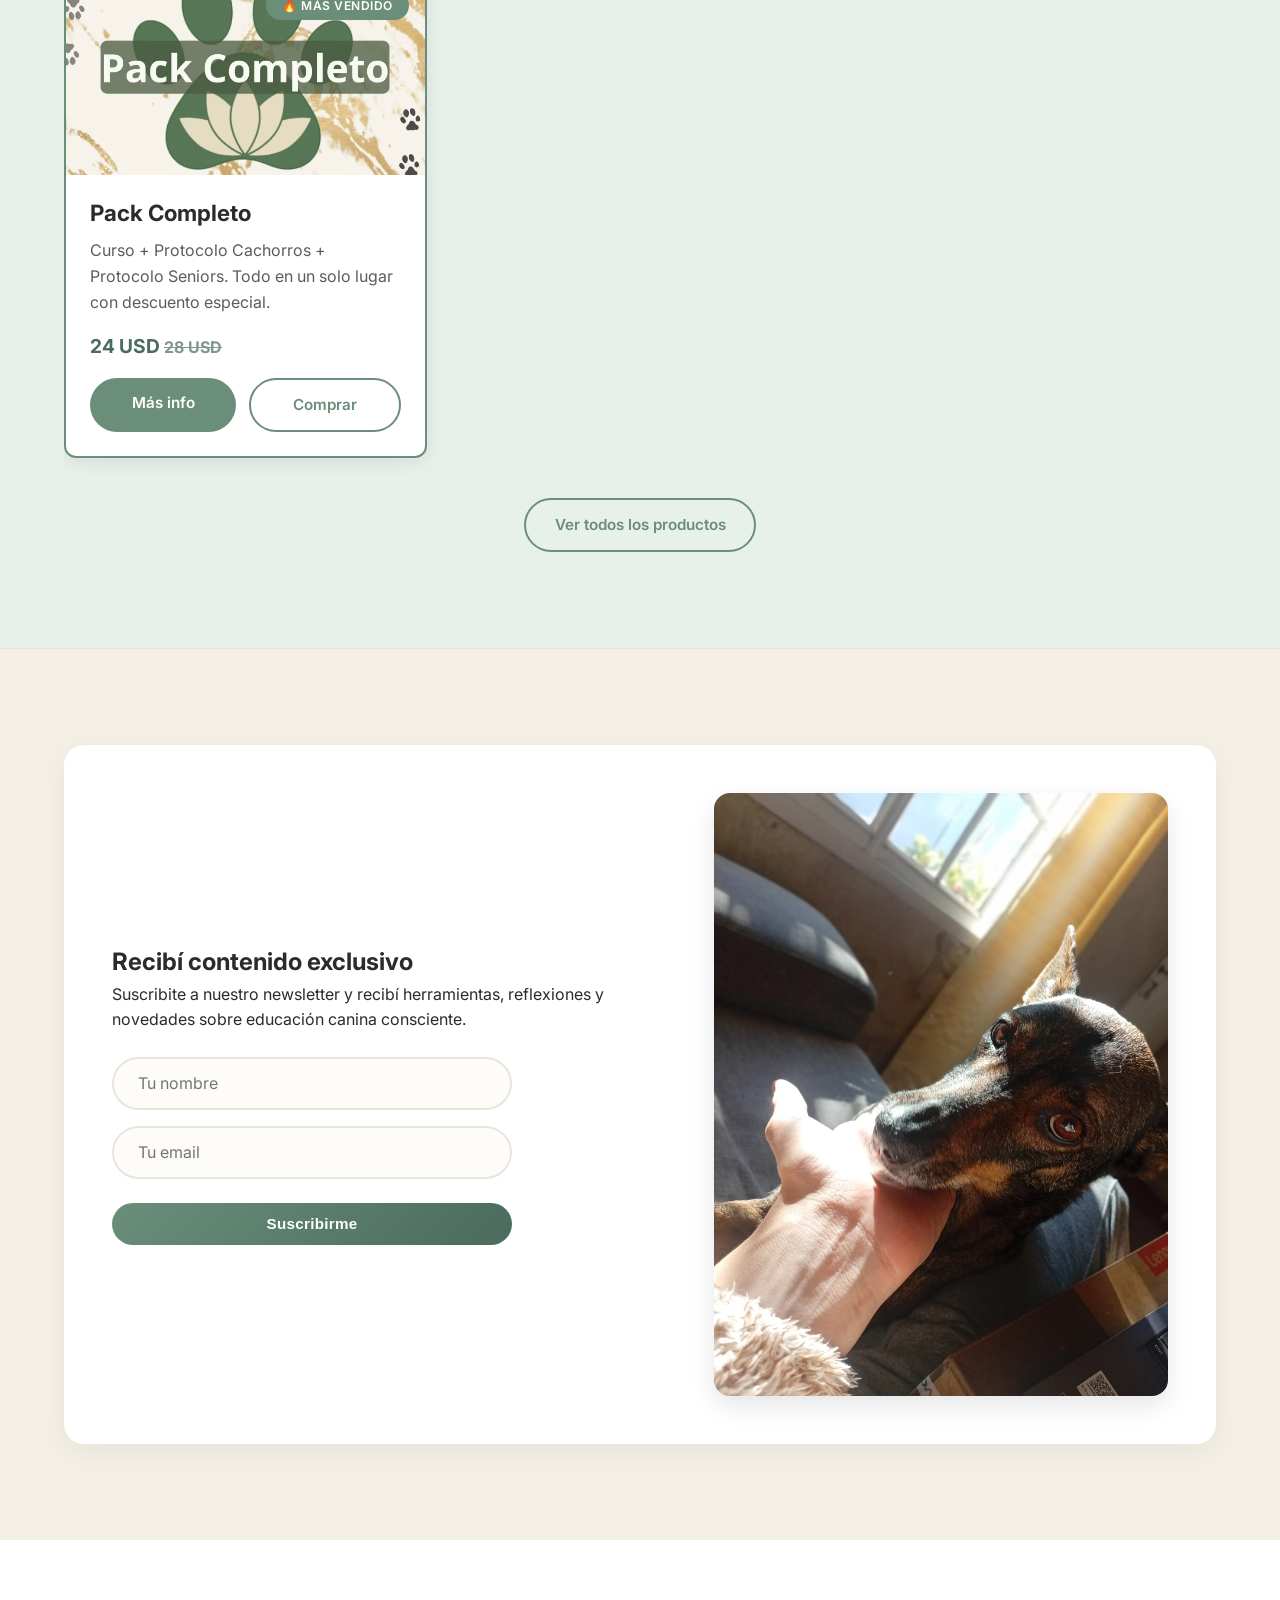
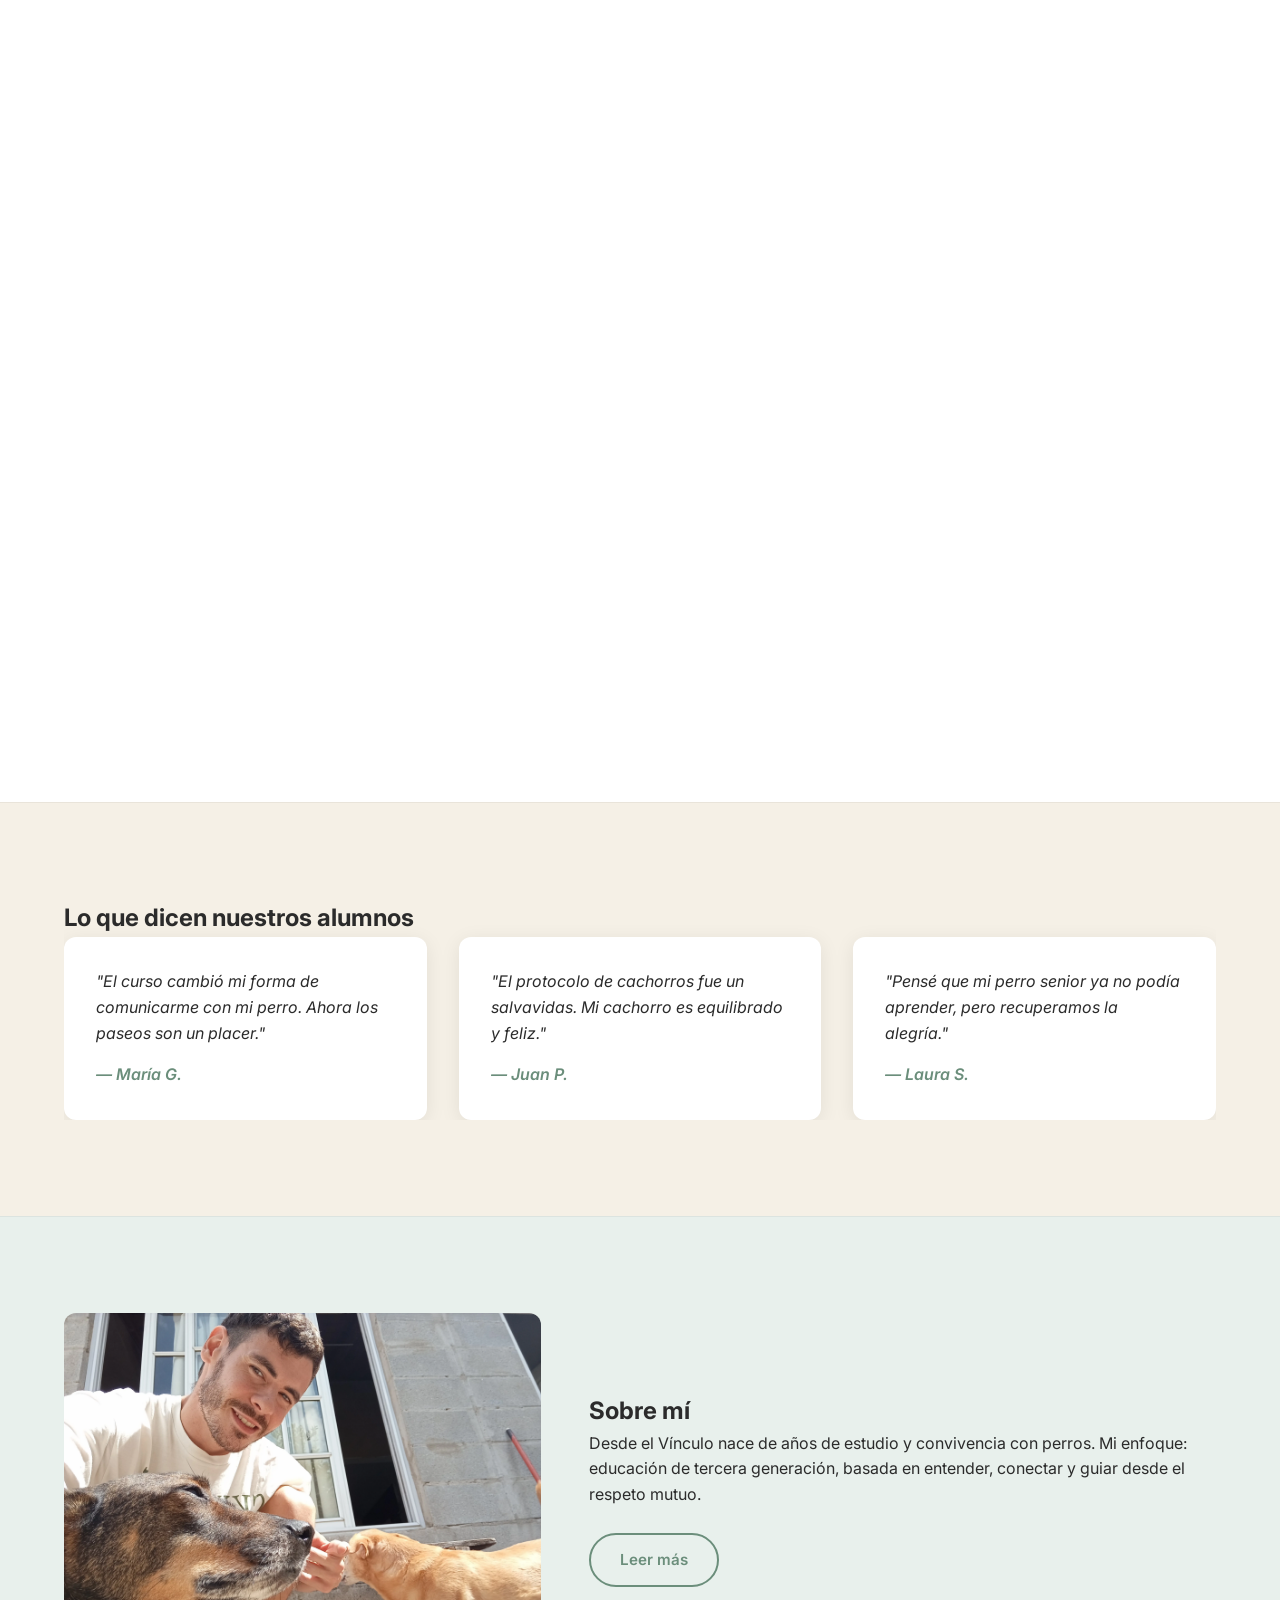
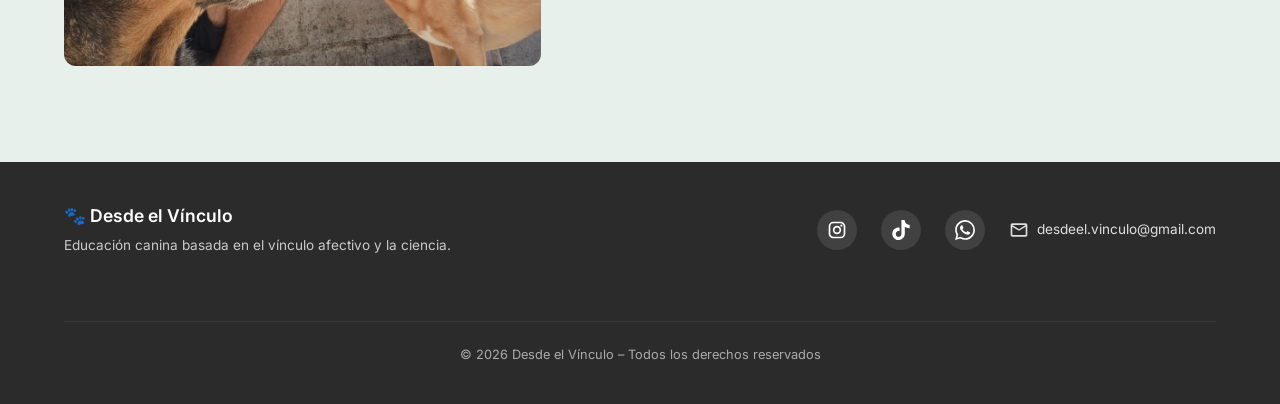
==== commit db894521: "Favicon 2" ====
--- a/index.html
+++ b/index.html
@@ -4,7 +4,7 @@
   <meta charset="UTF-8">
   <meta name="viewport" content="width=device-width, initial-scale=1.0">
   <title>Desde el Vínculo | Educación Canina Consciente</title>
-  <meta name="description" content="Transformá tu relación con tu perro desde el vínculo emocional. Cursos online, protocolos descargables y comunidad gratuita.">
+  <meta name="description" content="Transformá tu relación con tu perro desde el vínculo emocional. Cursos online, protocolos descargables y comunidad.">
   <meta name="robots" content="index, follow">
   <link rel="canonical" href="https://desdeelvinculo.netlify.app/">
 
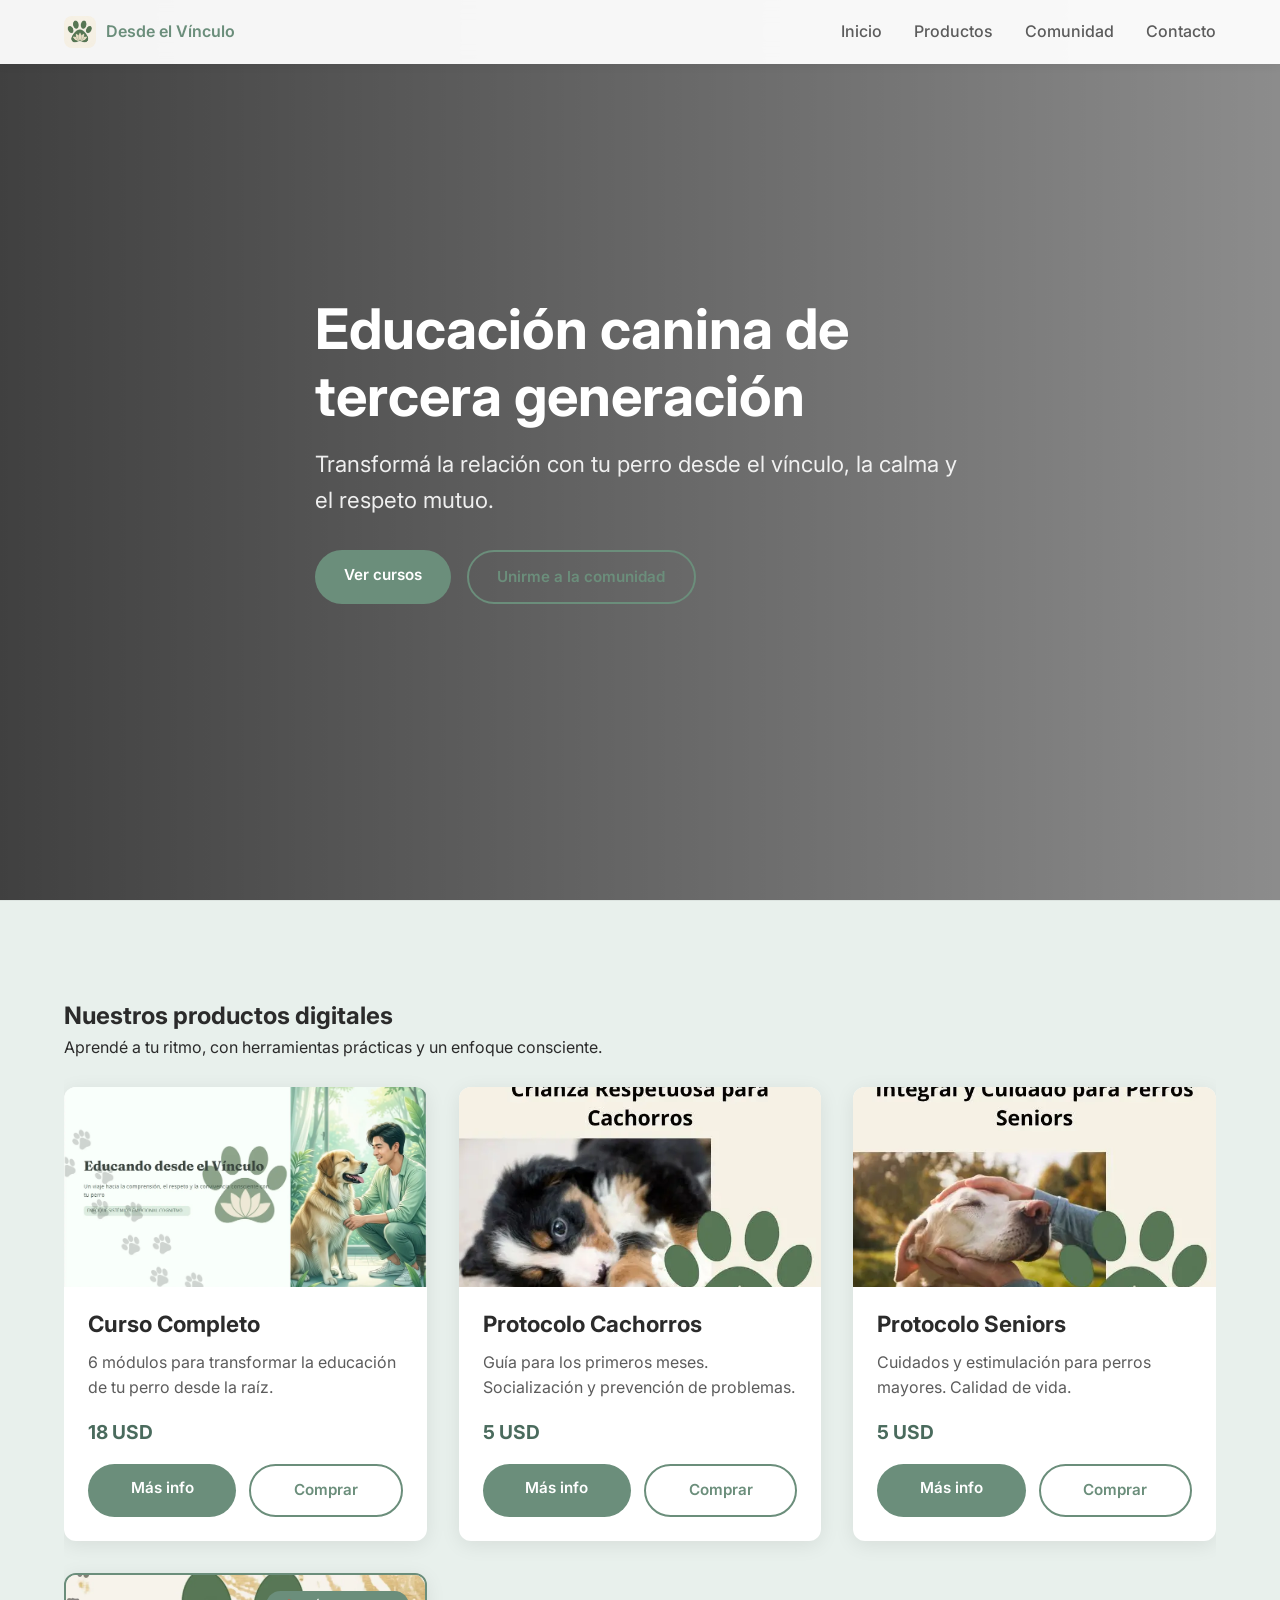
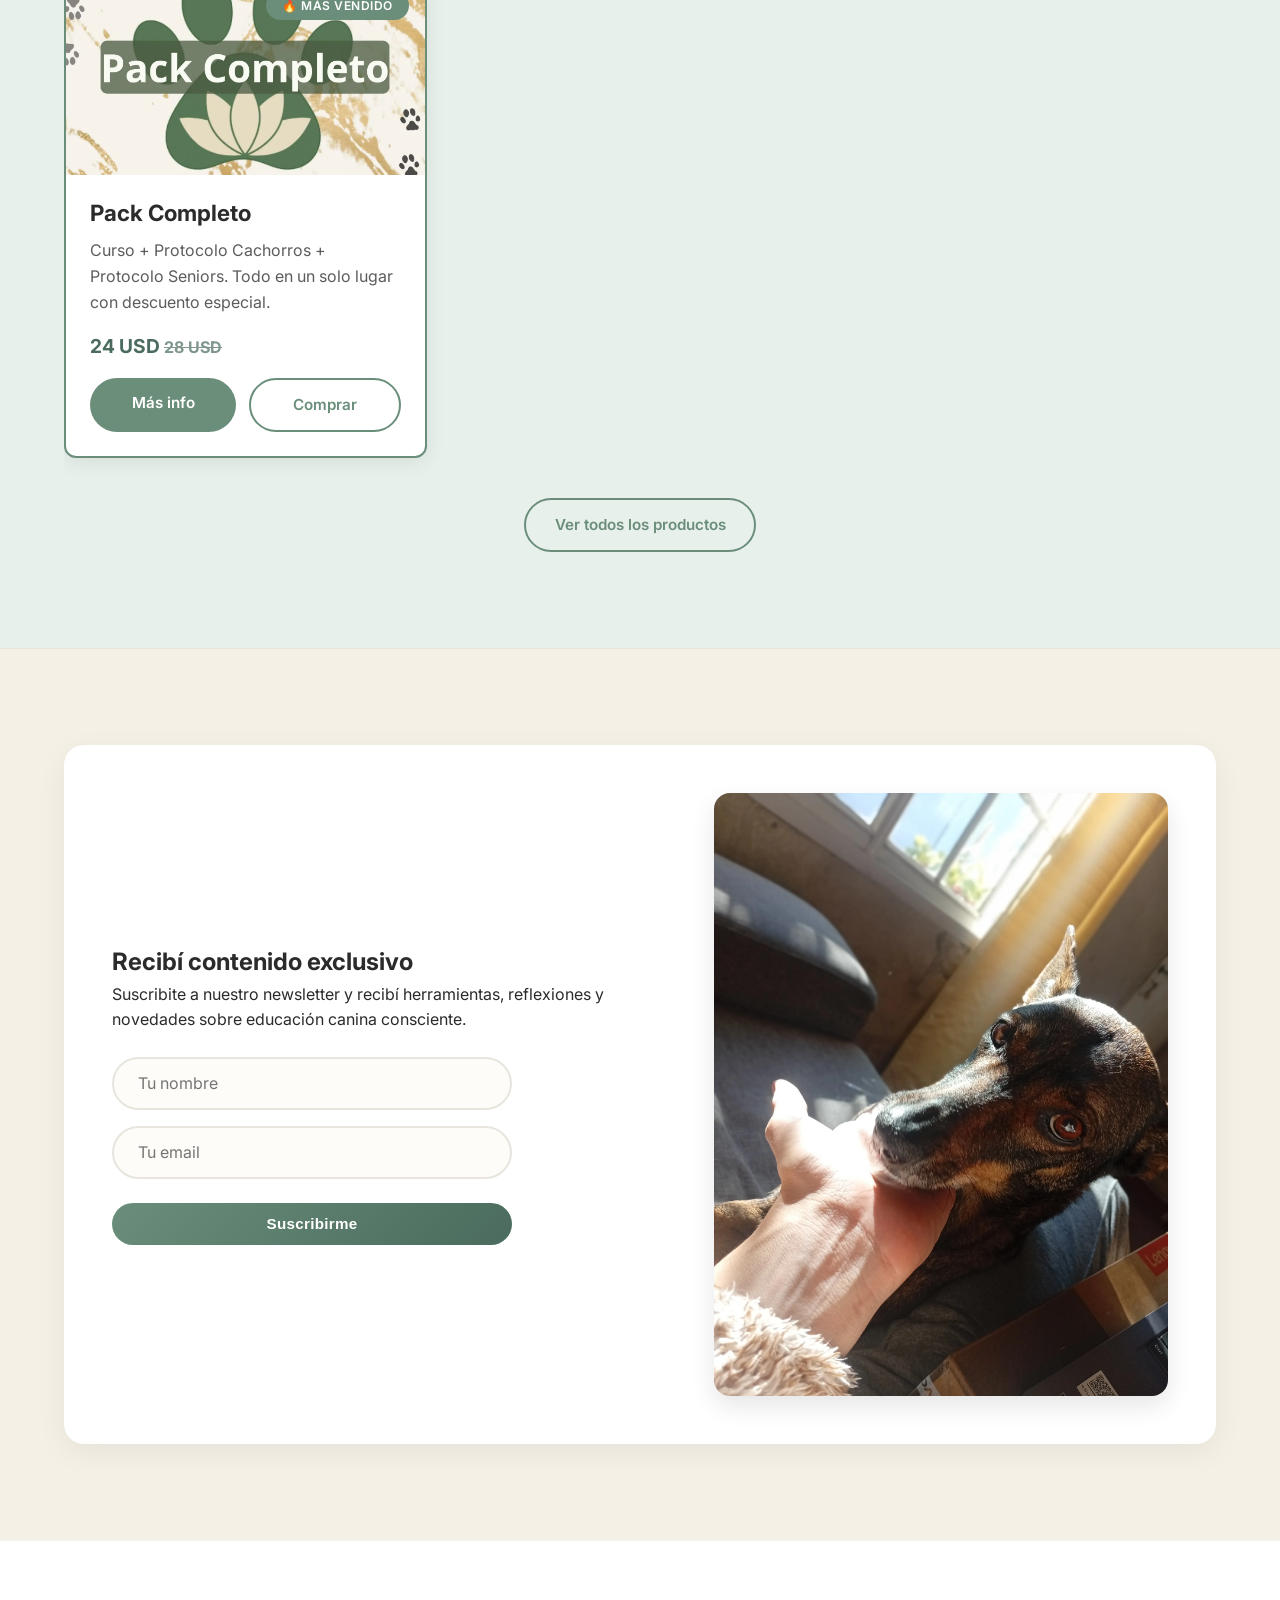
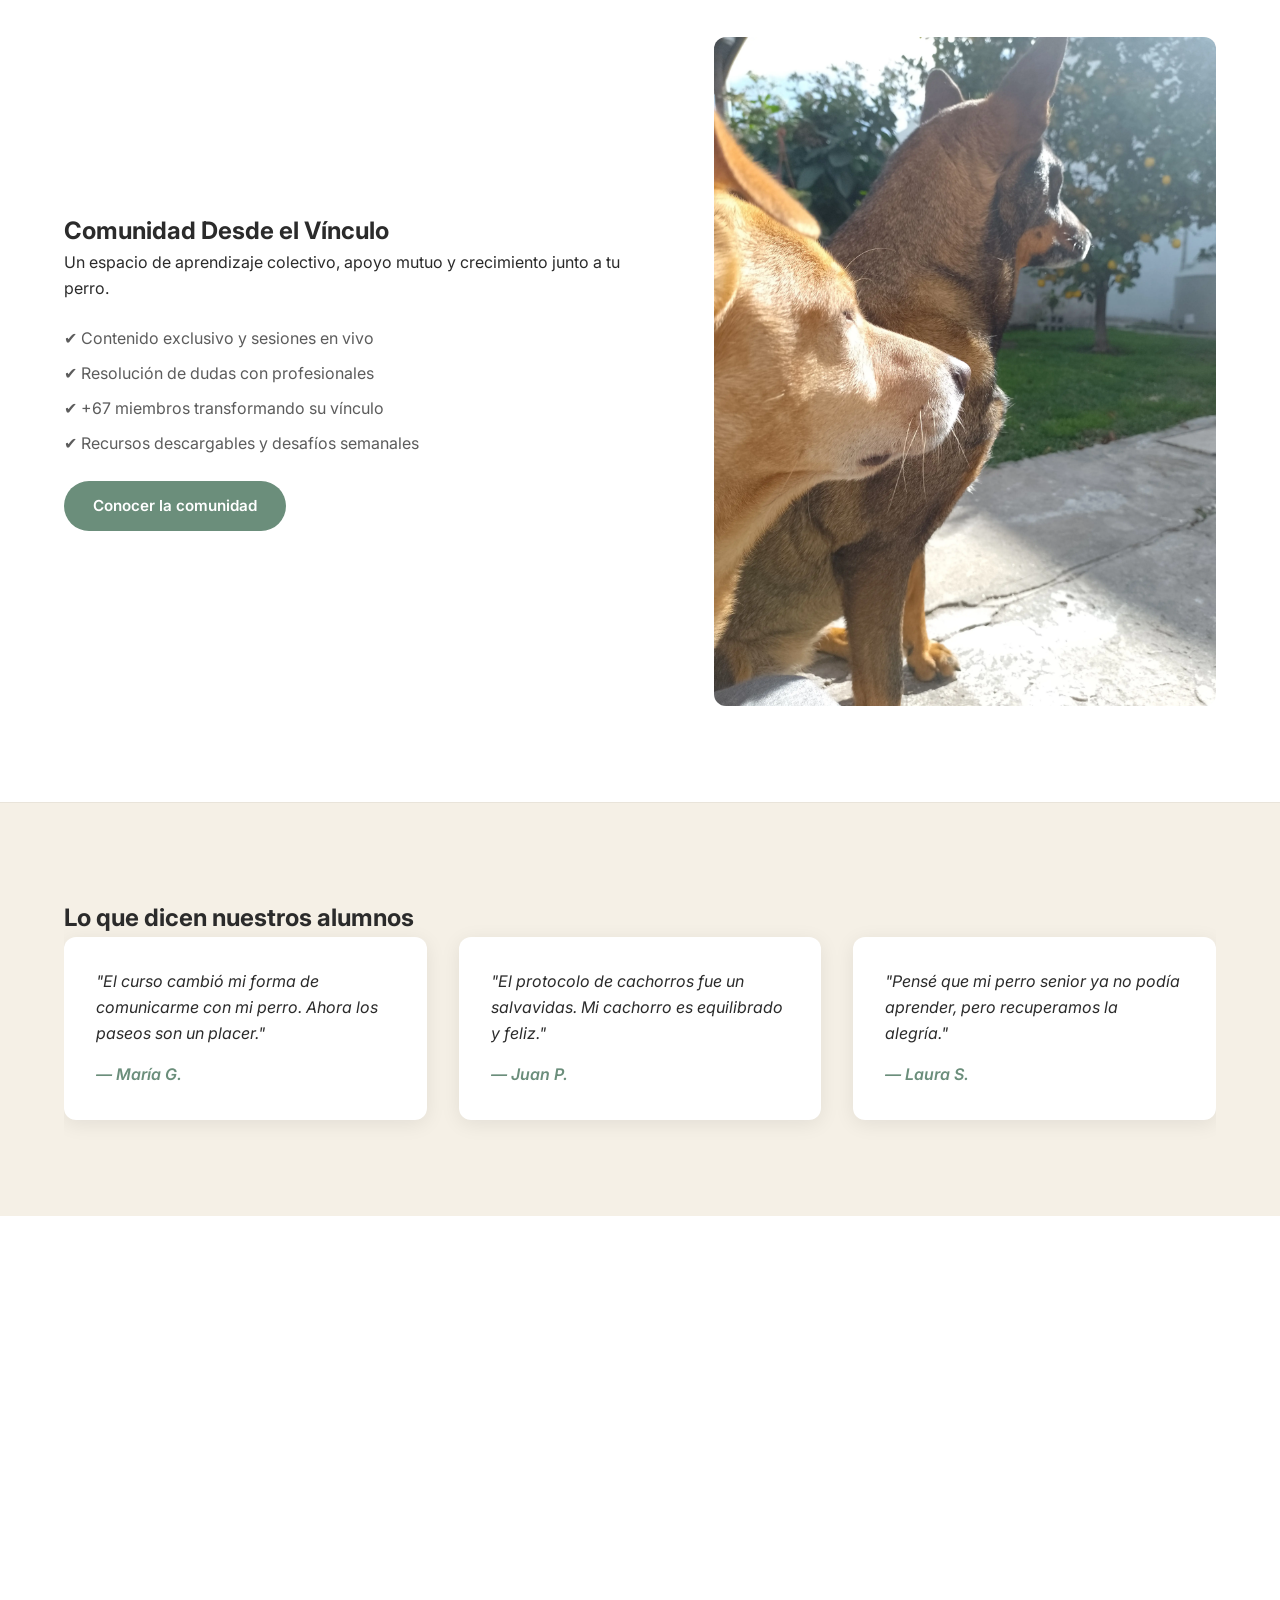
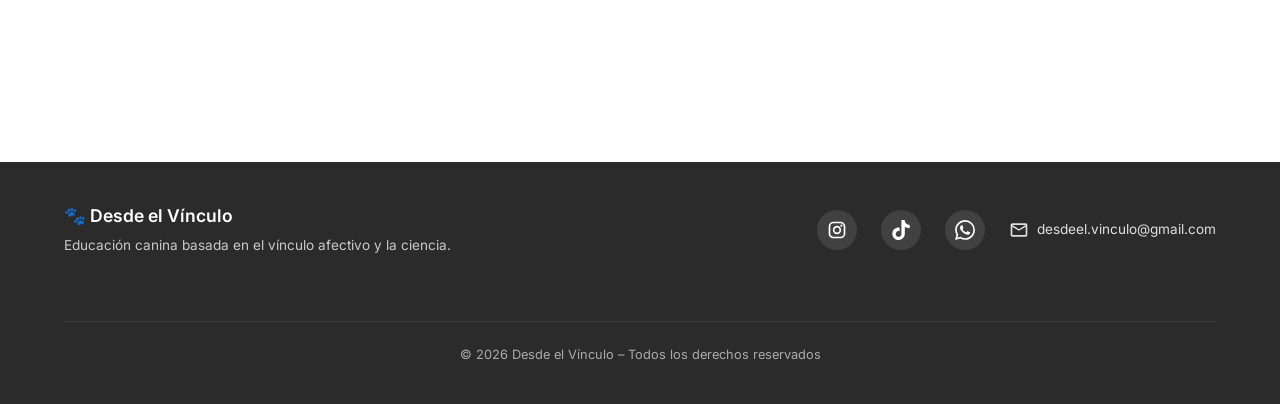
==== commit 5df66844: "etiqueta de analitycs" ====
--- a/index.html
+++ b/index.html
@@ -1,6 +1,17 @@
 <!DOCTYPE html>
 <html lang="es">
 <head>
+
+  <!-- Google tag (gtag.js) -->
+<script async src="https://www.googletagmanager.com/gtag/js?id=G-JM0SSS2W3R"></script>
+<script>
+  window.dataLayer = window.dataLayer || [];
+  function gtag(){dataLayer.push(arguments);}
+  gtag('js', new Date());
+
+  gtag('config', 'G-JM0SSS2W3R');
+</script>
+
   <meta charset="UTF-8">
   <meta name="viewport" content="width=device-width, initial-scale=1.0">
   <title>Desde el Vínculo | Educación Canina Consciente</title>
@@ -13,7 +24,7 @@
   <meta property="og:site_name" content="Desde el Vínculo">
   <meta property="og:title" content="Desde el Vínculo – Educación Canina Consciente">
   <meta property="og:description" content="Aprendé a educar desde el vínculo emocional. Cursos, protocolos y comunidad para una convivencia consciente.">
-  <meta property="og:image" content="https://desdeelvinculo.netlify.app/img/og-image.webp">
+  <meta property="og:image" content="https://desdeelvinculo.netlify.app/img/og-image.jpg">
   <meta property="og:image:width" content="1200">
   <meta property="og:image:height" content="630">
   <meta property="og:url" content="https://desdeelvinculo.netlify.app/">
--- a/css/global.css
+++ b/css/global.css
@@ -369,4 +369,34 @@
 
 #contacto {
   scroll-margin-top: 100px;
+}
+
+
+
+
+
+
+
+
+html {
+  scroll-behavior: smooth;
+  overflow-x: clip;           /* antes hidden */
+  max-width: 100vw;
+}
+
+body {
+  font-family: 'Inter', sans-serif;
+  color: var(--gris-oscuro);
+  background: var(--blanco);
+  line-height: 1.6;
+  overflow-x: clip;           /* antes hidden */
+  max-width: 100vw;
+  position: relative;
+}
+
+.container {
+  width: 90%;
+  max-width: 1200px;
+  margin: 0 auto;
+  overflow-x: clip;           /* antes hidden */
 }
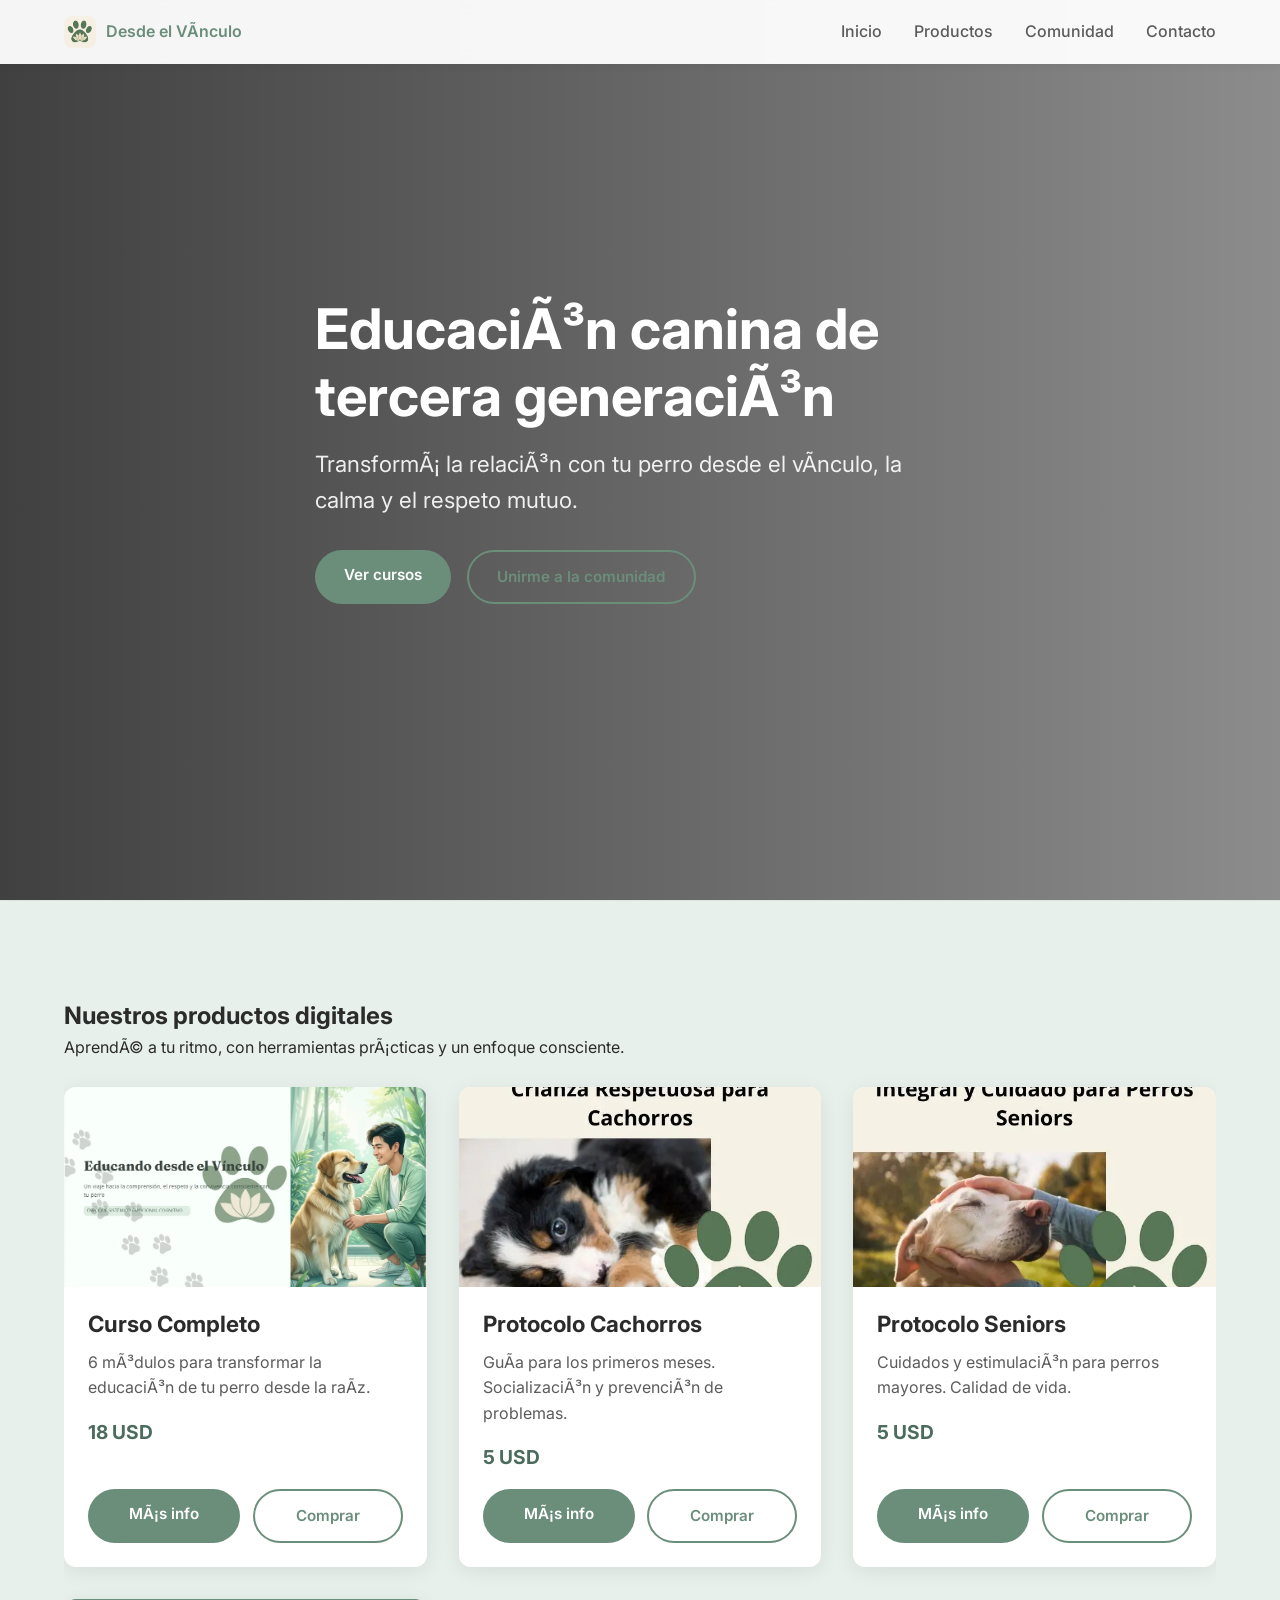
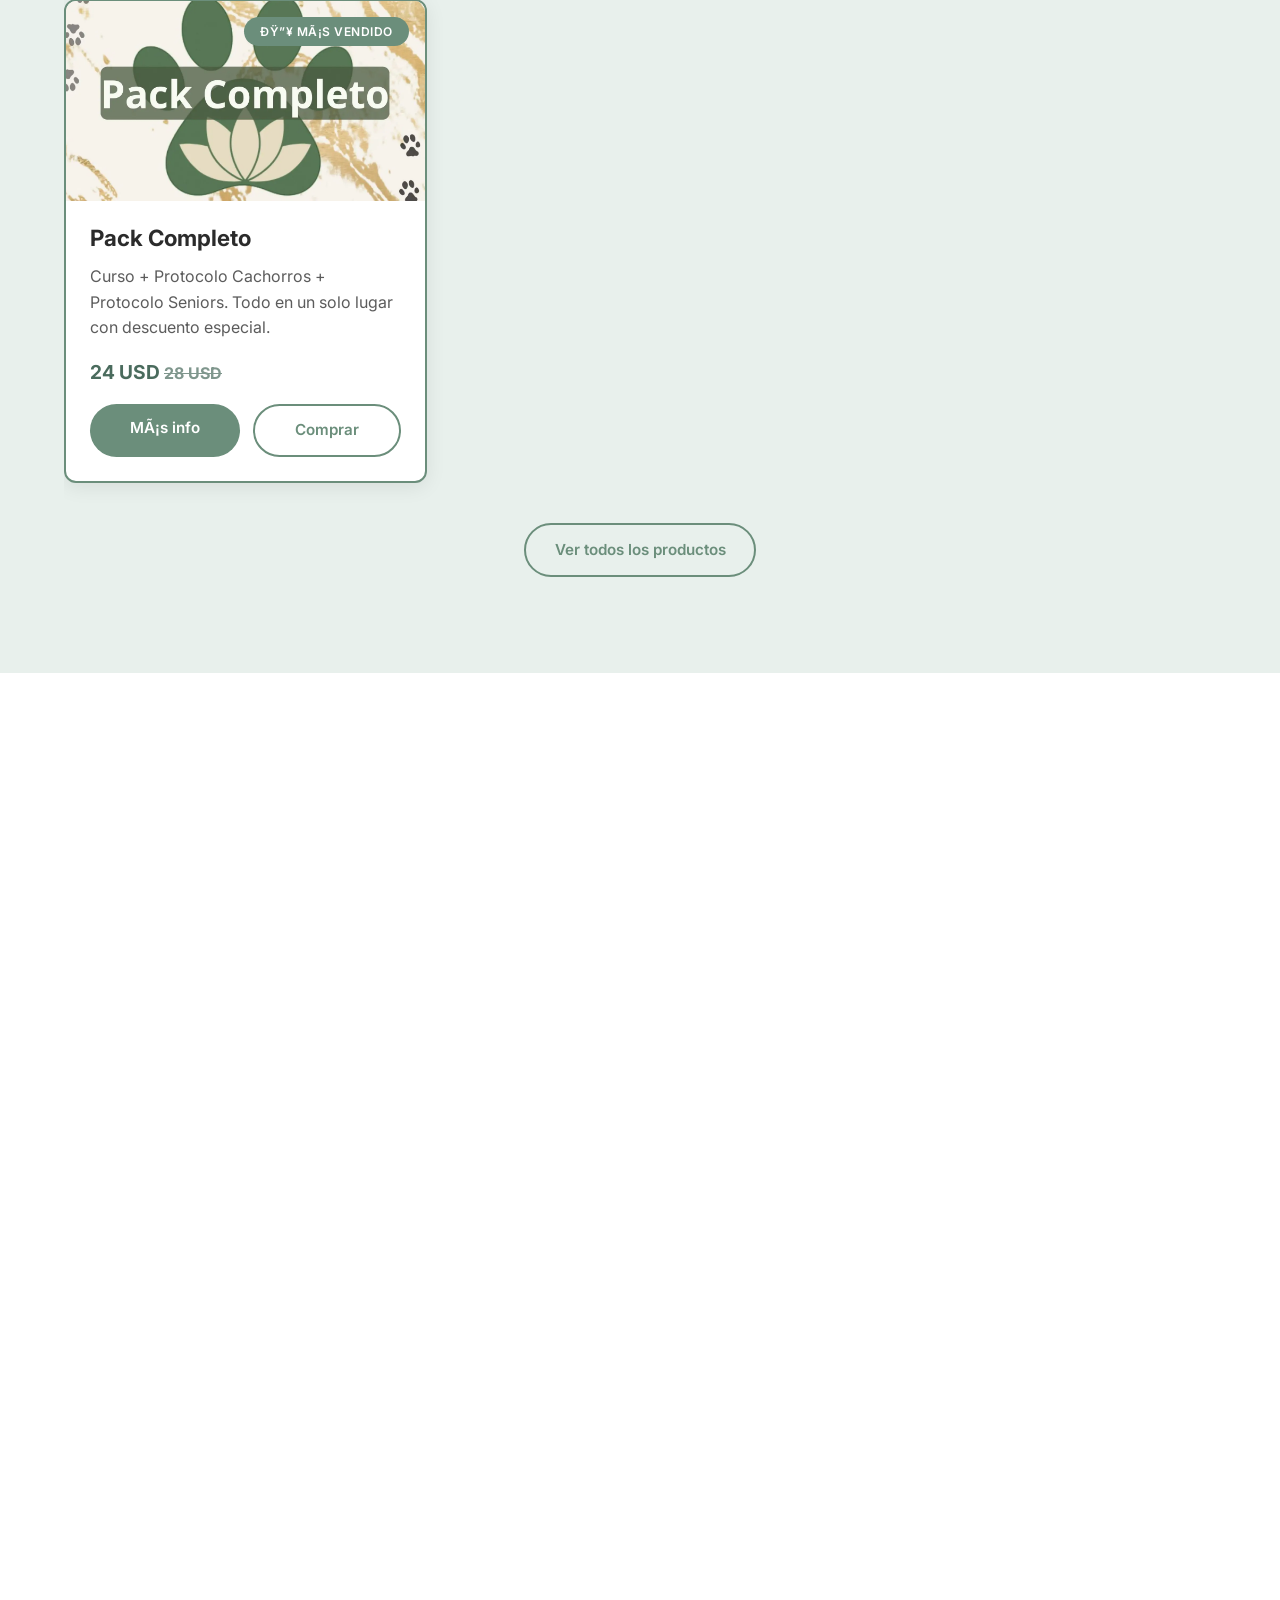
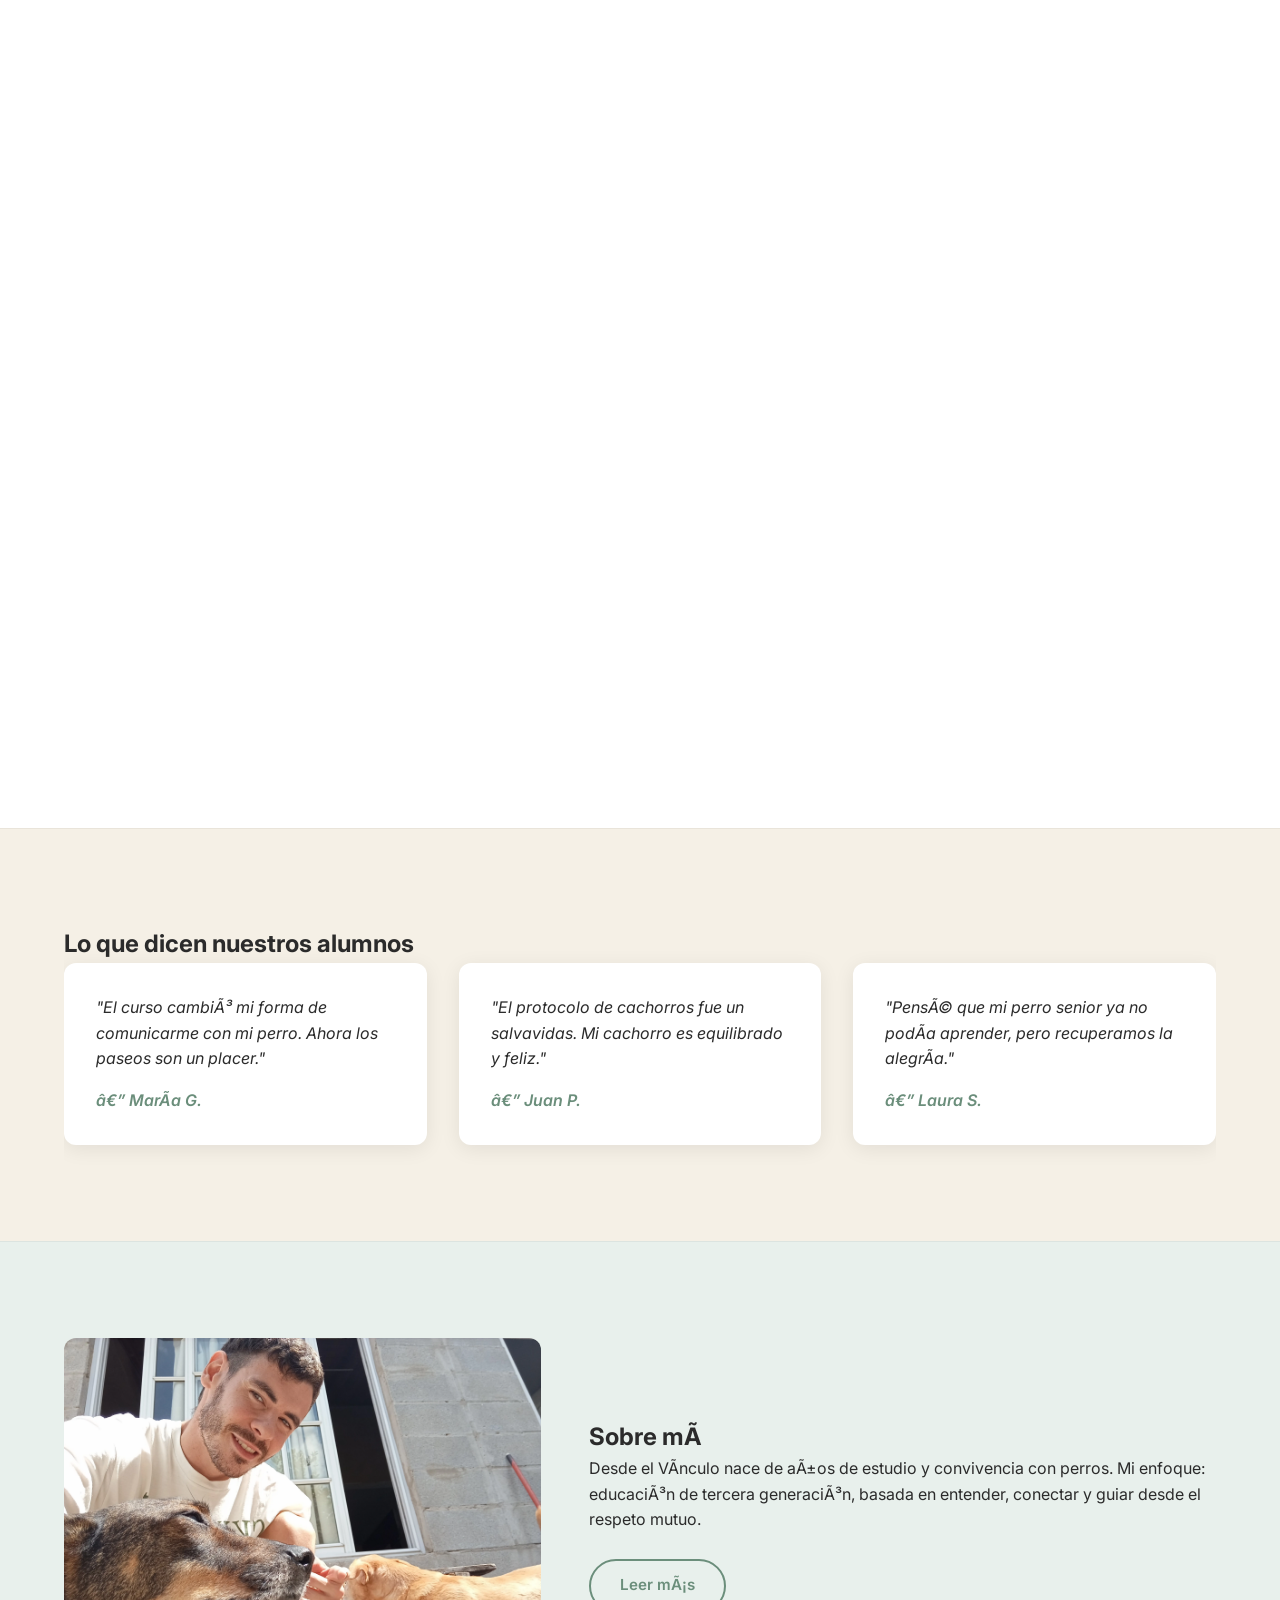
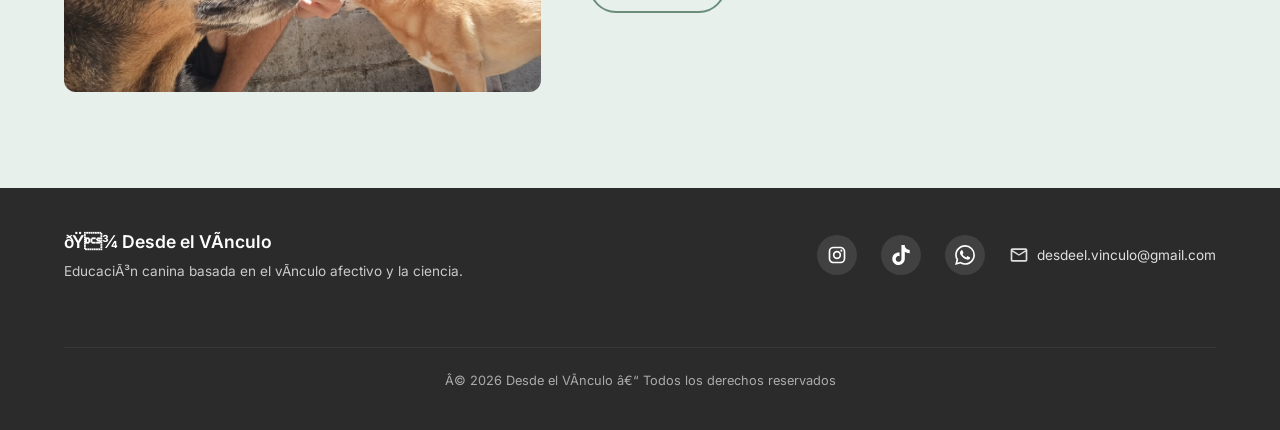
==== commit 8317eb2f: "prueba pixel fb" ====
--- a/index.html
+++ b/index.html
@@ -11,6 +11,25 @@
 
   gtag('config', 'G-JM0SSS2W3R');
 </script>
+
+<!-- Meta Pixel Code -->
+  <script>
+    !function(f,b,e,v,n,t,s)
+    {if(f.fbq)return;n=f.fbq=function(){n.callMethod?
+    n.callMethod.apply(n,arguments):n.queue.push(arguments)};
+    if(!f._fbq)f._fbq=n;n.push=n;n.loaded=!0;n.version='2.0';
+    n.queue=[];t=b.createElement(e);t.async=!0;
+    t.src=v;s=b.getElementsByTagName(e)[0];
+    s.parentNode.insertBefore(t,s)}(window, document,'script',
+    'https://connect.facebook.net/en_US/fbevents.js');
+    fbq('init', '1762875585138053');
+    fbq('track', 'PageView');
+  </script>
+  <noscript>
+    <img height="1" width="1" style="display:none"
+         src="https://www.facebook.com/tr?id=1762875585138053&ev=PageView&noscript=1"/>
+  </noscript>
+  <!-- End Meta Pixel Code -->
 
   <meta charset="UTF-8">
   <meta name="viewport" content="width=device-width, initial-scale=1.0">
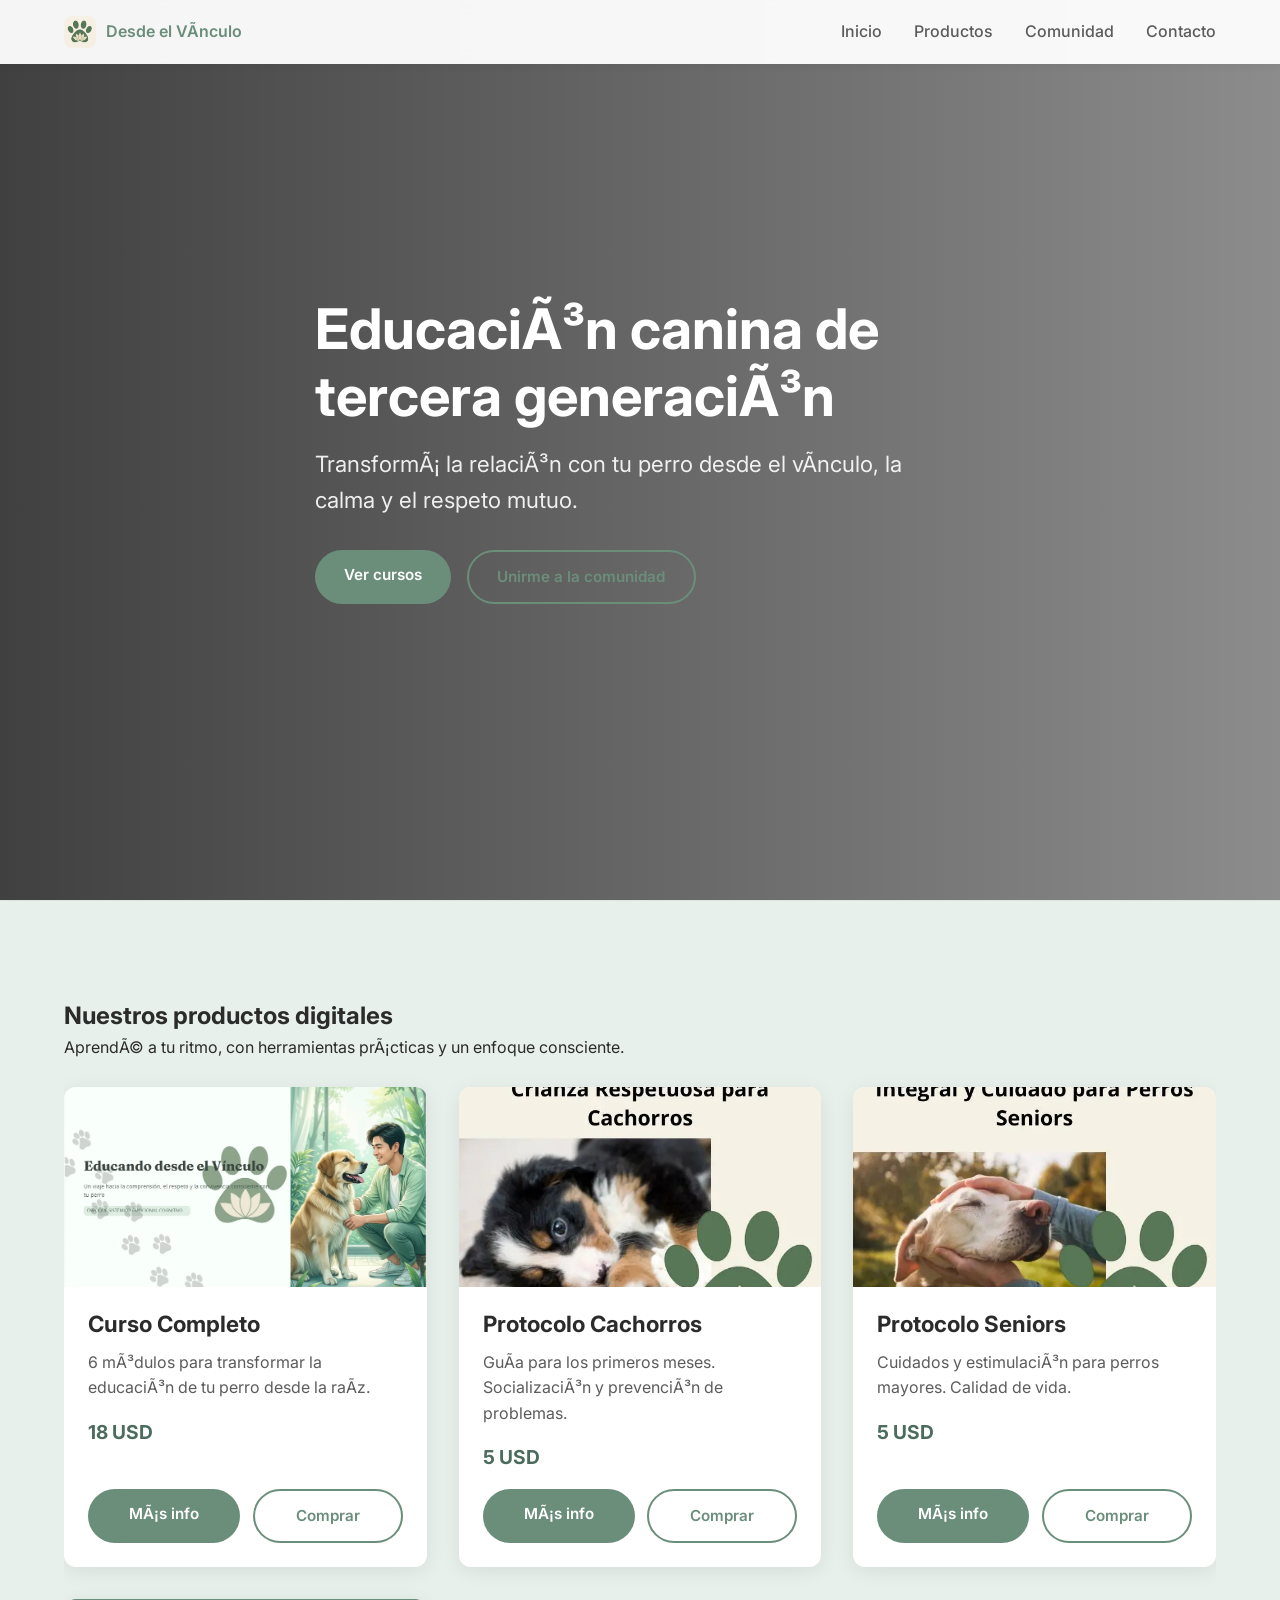
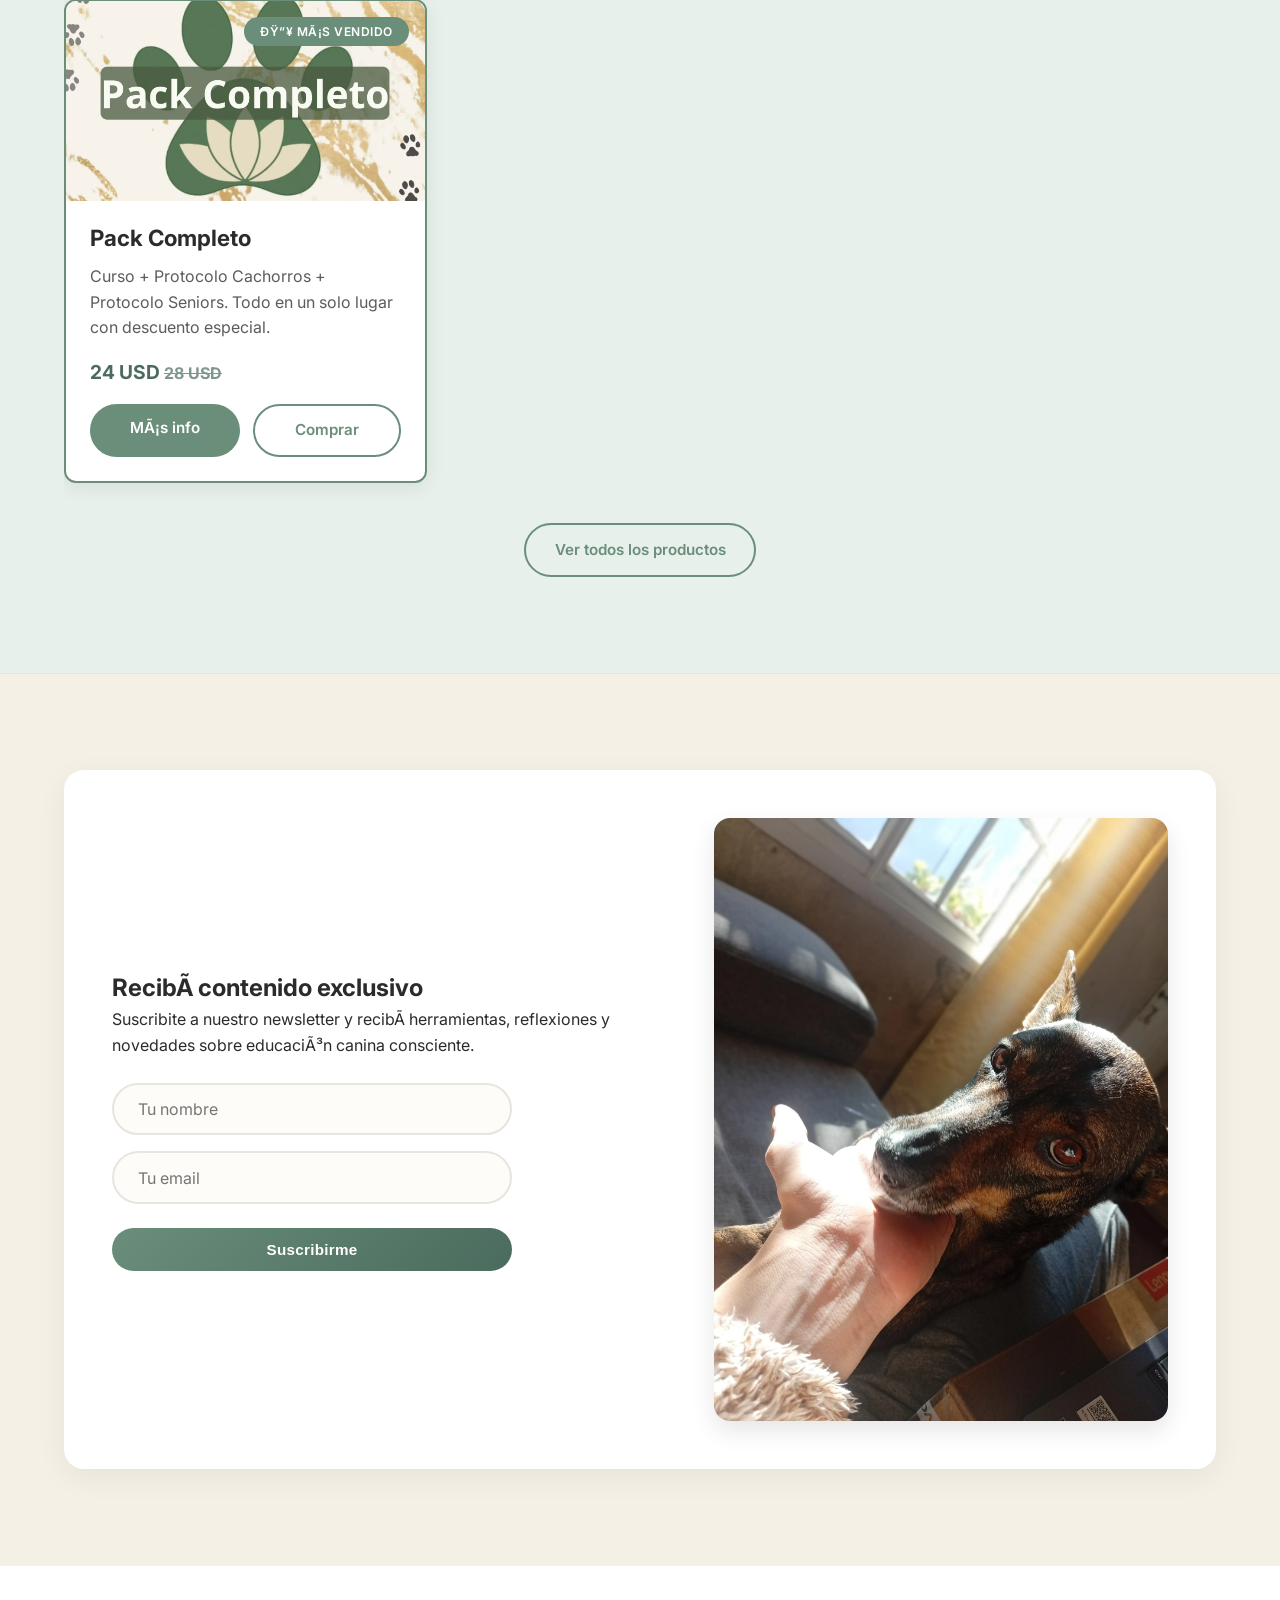
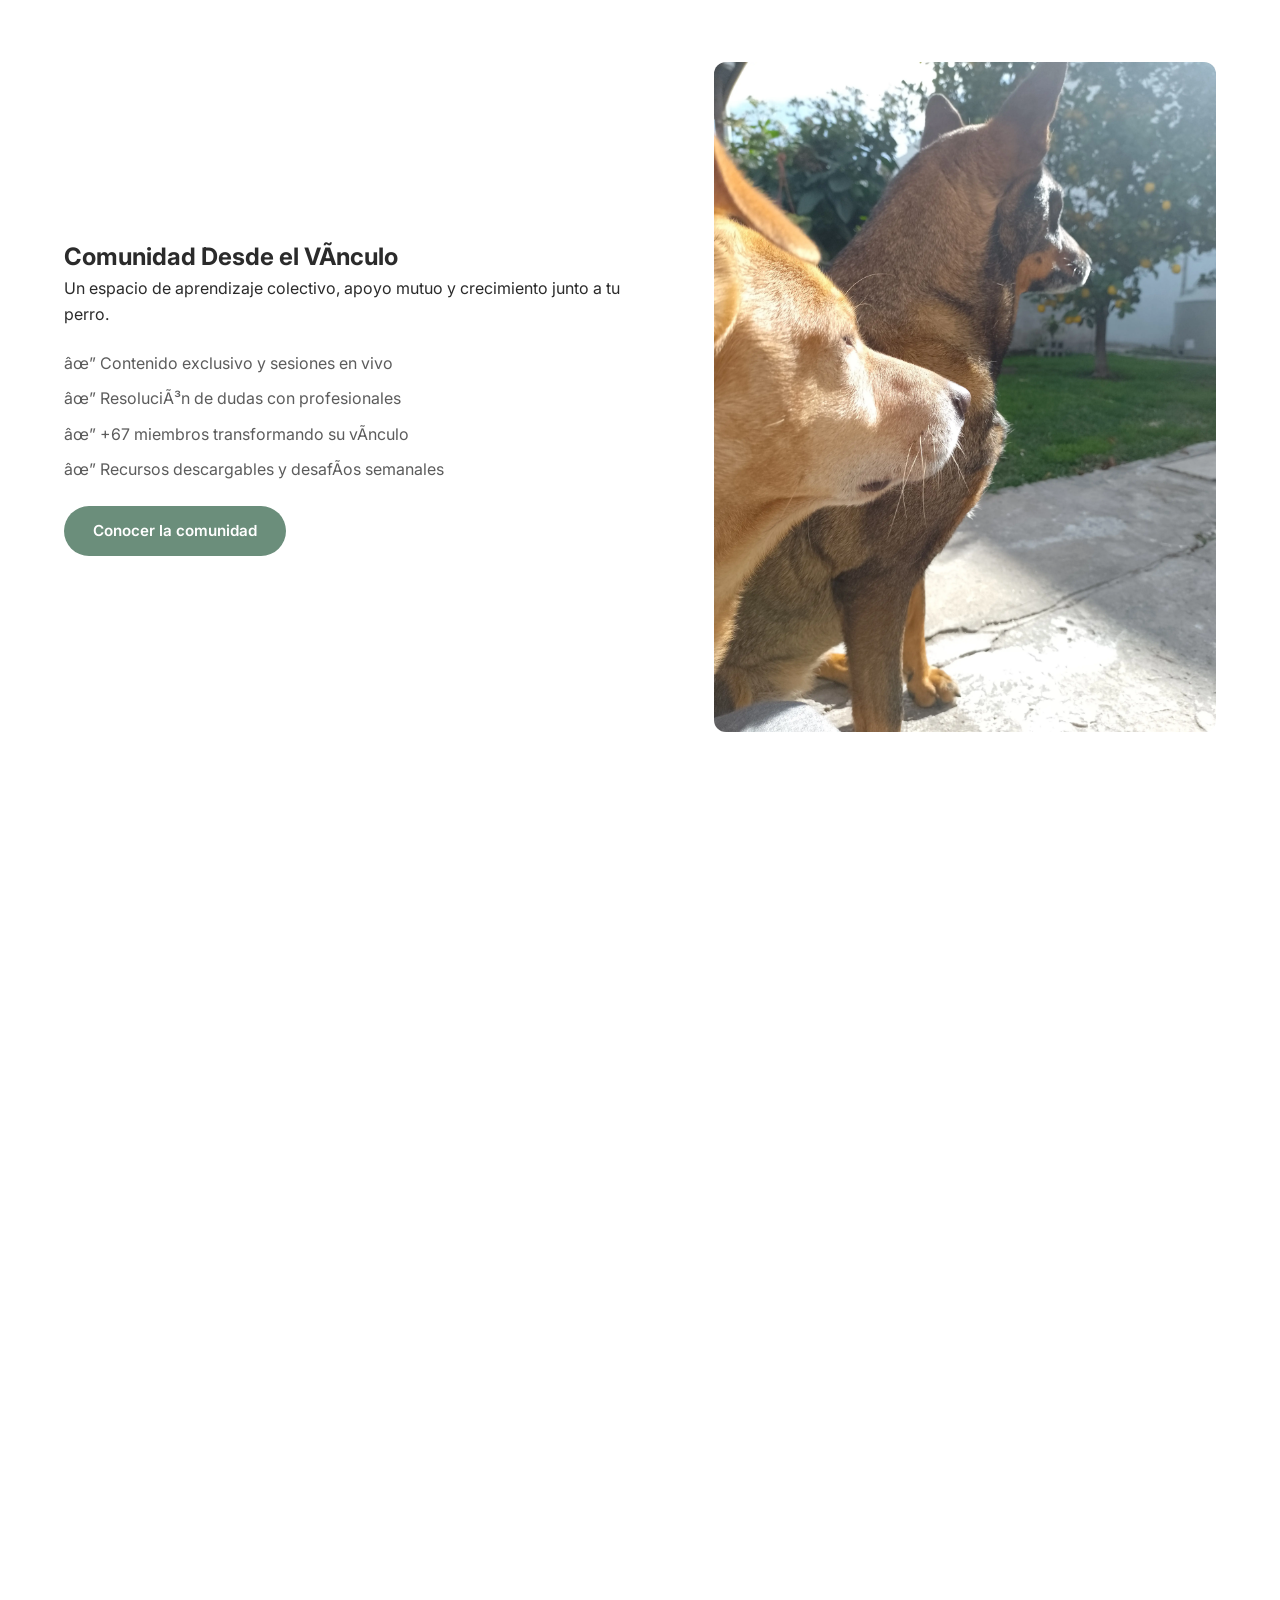
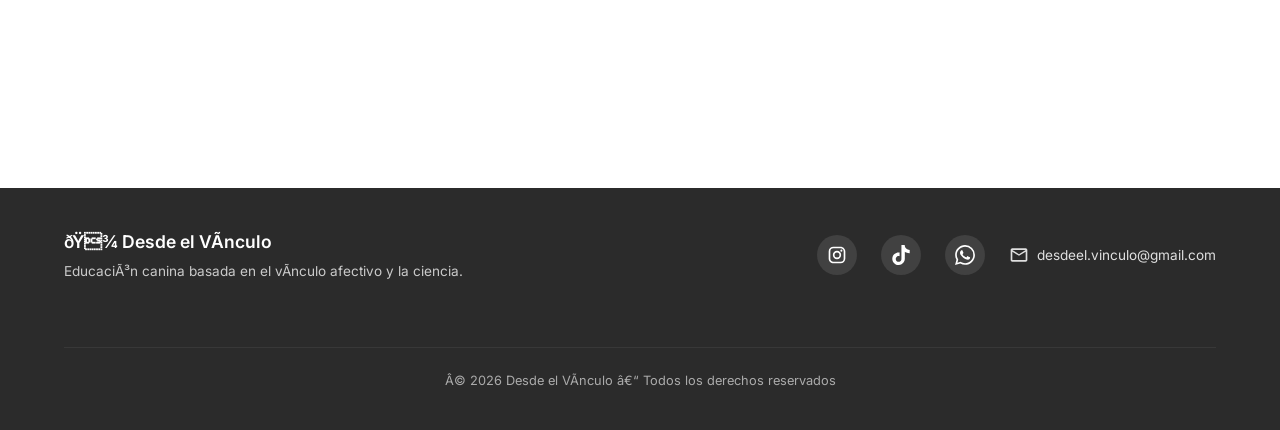
==== commit 171942a5: "incorporacion de clarity mapa de calor" ====
--- a/index.html
+++ b/index.html
@@ -30,6 +30,16 @@
          src="https://www.facebook.com/tr?id=1762875585138053&ev=PageView&noscript=1"/>
   </noscript>
   <!-- End Meta Pixel Code -->
+
+  <!-- Script de CLARITY Microsoft-->
+<script type="text/javascript">
+    (function(c,l,a,r,i,t,y){
+        c[a]=c[a]||function(){(c[a].q=c[a].q||[]).push(arguments)};
+        t=l.createElement(r);t.async=1;t.src="https://www.clarity.ms/tag/"+i;
+        y=l.getElementsByTagName(r)[0];y.parentNode.insertBefore(t,y);
+    })(window, document, "clarity", "script", "xyv86zc1vc");
+</script>
+  <!-- End of Script de CLARITY Microsoft-->
 
   <meta charset="UTF-8">
   <meta name="viewport" content="width=device-width, initial-scale=1.0">
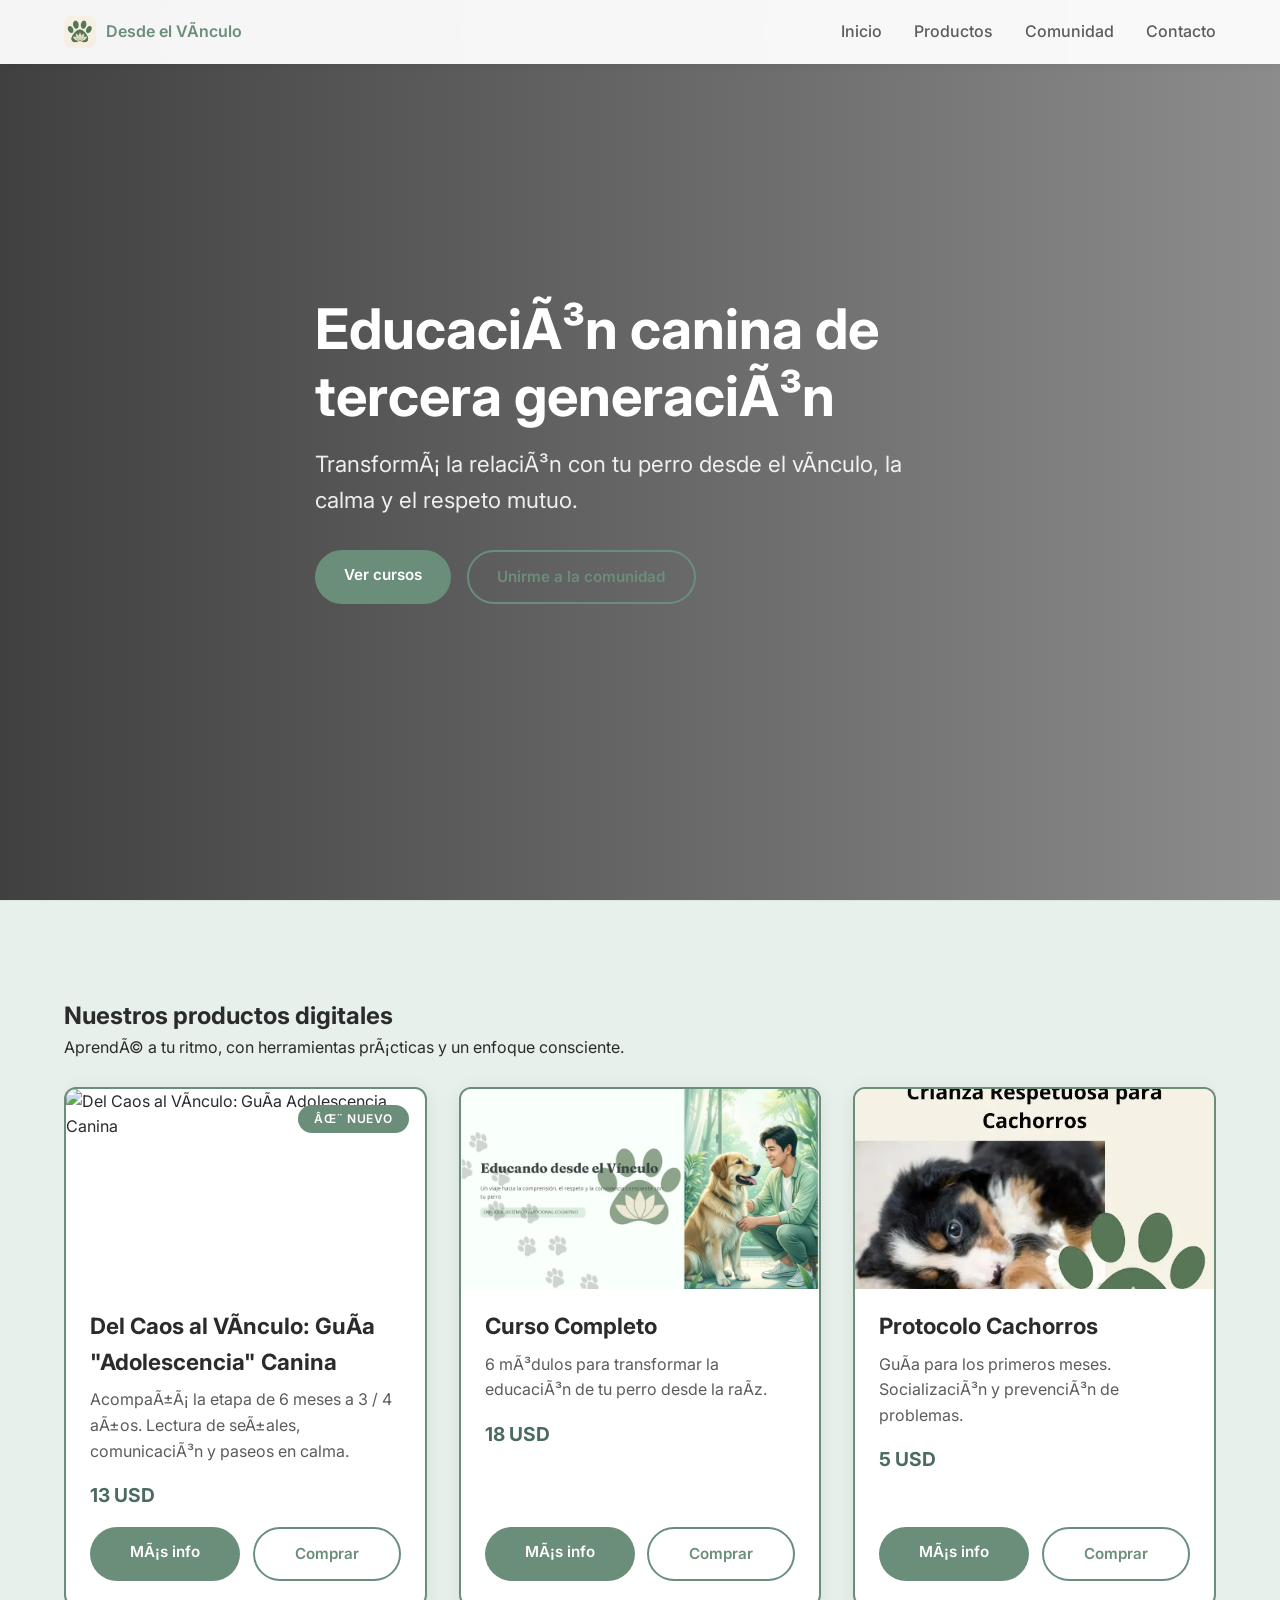
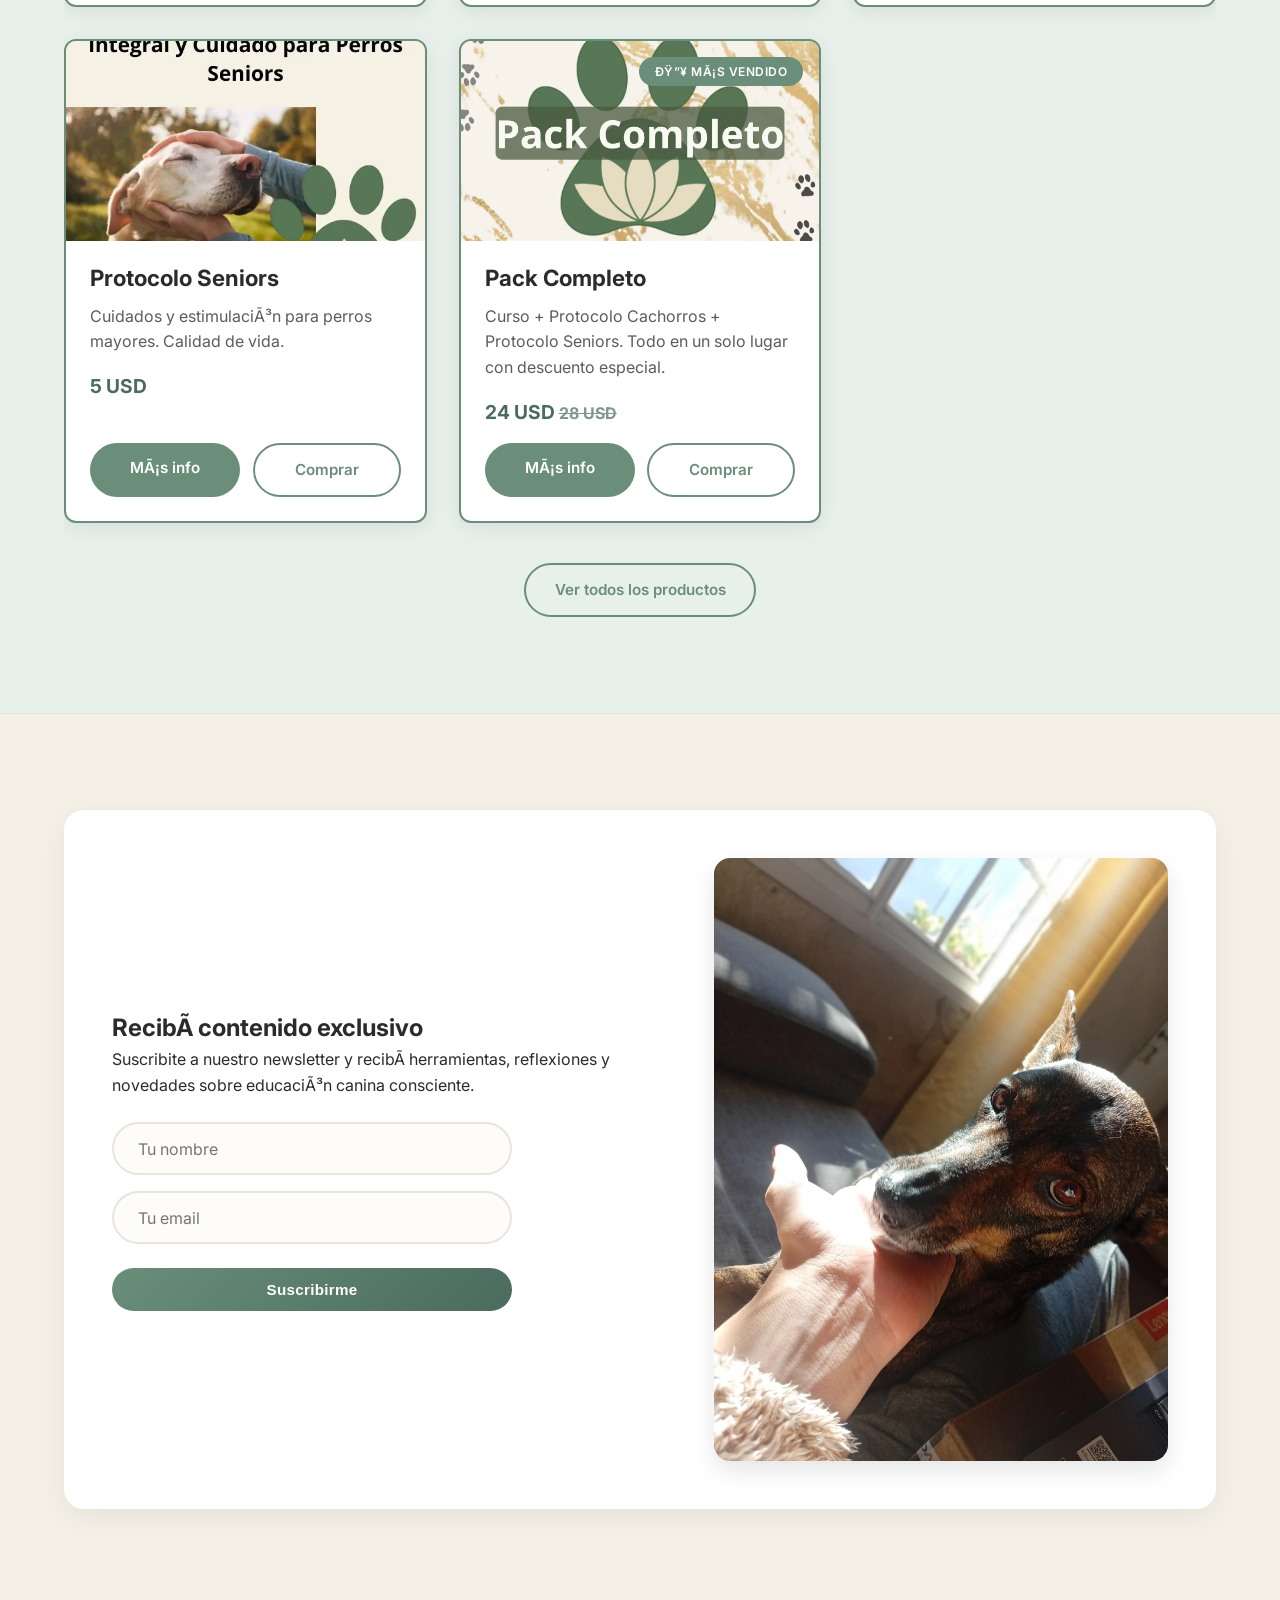
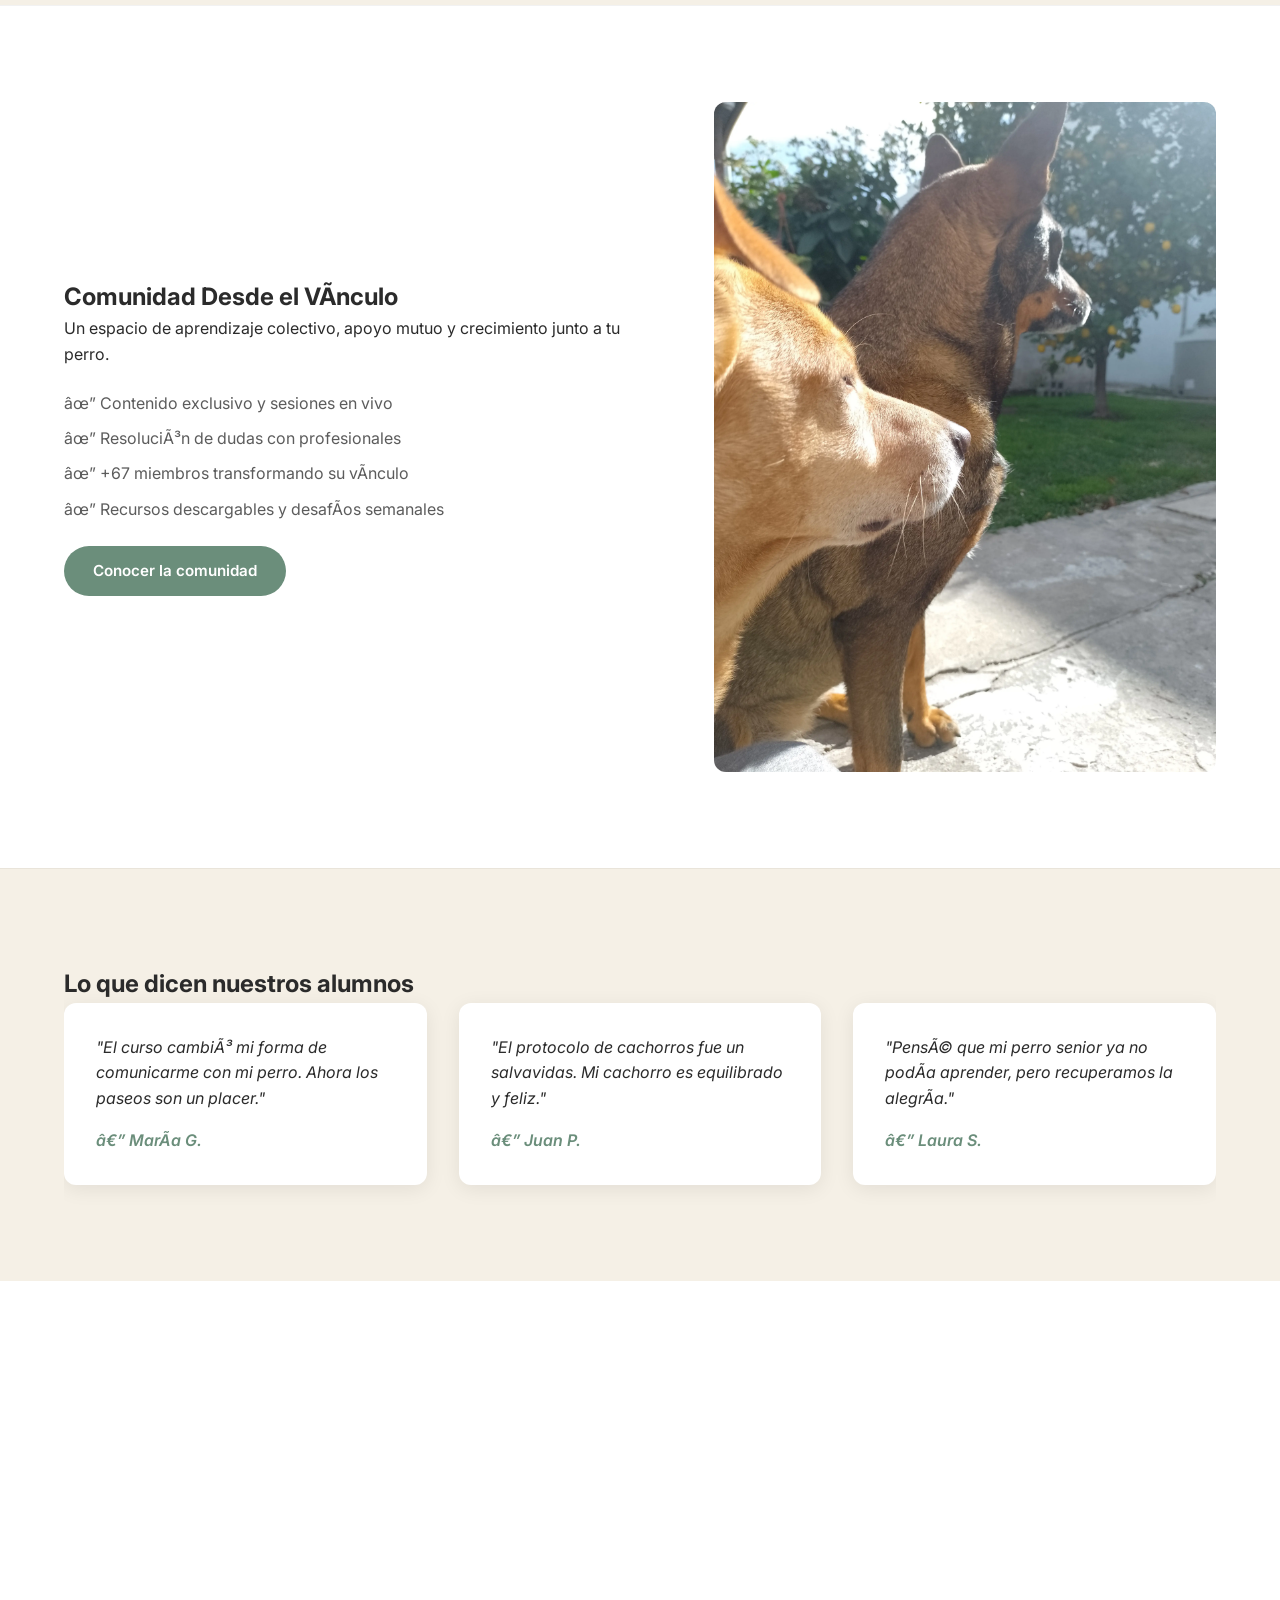
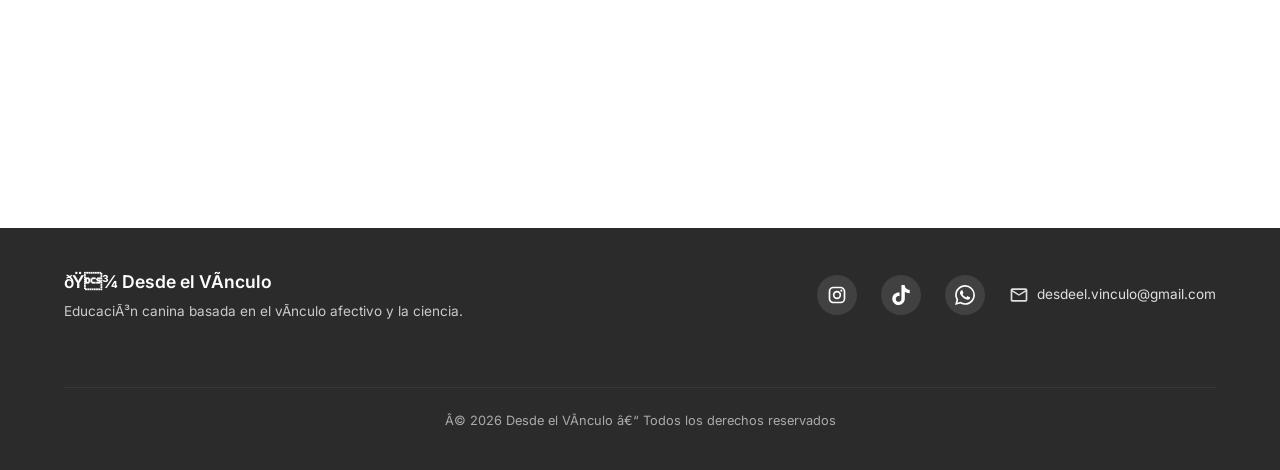
==== commit 94763a29: "add nuevo producto, pagina de producto, add products, add home products" ====
--- a/index.html
+++ b/index.html
@@ -128,7 +128,19 @@
         <h2 class="section__title">Nuestros productos digitales</h2>
         <p class="section__subtitle">Aprendé a tu ritmo, con herramientas prácticas y un enfoque consciente.</p> <br>
         <div class="productos__grid">
-          <article class="producto-card">
+        <article class="producto-card producto-card--destacado">
+          <span class="producto-card__badge">✨ Nuevo</span>
+          <div class="producto-card__img"><img src="img/Guia Adolescencia canina/Del Caos al Vínculo La Guía de la Adolescencia Canina.webp" alt="Del Caos al Vínculo: Guía Adolescencia Canina" loading="lazy"></div>
+          <h3 class="producto-card__title">Del Caos al Vínculo: Guía "Adolescencia" Canina</h3>
+          <p class="producto-card__desc">Acompañá la etapa de 6 meses a 3 / 4 años. Lectura de señales, comunicación y paseos en calma.</p>
+          <p class="producto-card__precio">13 USD</p>
+          <div class="producto-card__btns">
+            <a href="/guia-adolescencia-canina.html" class="btn btn--primary">Más info</a>
+            <a href="https://go.hotmart.com/N107227459U" target="_blank" rel="noopener" class="btn btn--secondary">Comprar</a>
+          </div>
+        </article>
+
+          <article class="producto-card producto-card--destacado">
             <div class="producto-card__img"><img src="img/curso-completo.webp" alt="Curso completo" loading="lazy"></div>
             <h3 class="producto-card__title">Curso Completo</h3>
             <p class="producto-card__desc">6 módulos para transformar la educación de tu perro desde la raíz.</p>
@@ -138,7 +150,7 @@
               <a href="https://hotmart.com/es/marketplace/productos/educando-desde-el-vinculo-curso-de-educacion-canina-consciente/K102549535T" target="_blank" rel="noopener" class="btn btn--secondary">Comprar</a>
             </div>
           </article>
-          <article class="producto-card">
+          <article class="producto-card producto-card--destacado">
             <div class="producto-card__img"><img src="img/protocolo-cachorros.webp" alt="Protocolo Cachorros" loading="lazy"></div>
             <h3 class="producto-card__title">Protocolo Cachorros</h3>
             <p class="producto-card__desc">Guía para los primeros meses. Socialización y prevención de problemas.</p>
@@ -148,7 +160,7 @@
               <a href="https://hotmart.com/es/marketplace/productos/protocolo-express-guia-de-crianza-respetuosa-para-cachorros/E106387724O" target="_blank" rel="noopener" class="btn btn--secondary">Comprar</a>
             </div>
           </article>
-          <article class="producto-card">
+          <article class="producto-card producto-card--destacado">
             <div class="producto-card__img"><img src="img/protocolo-seniors.webp" alt="Protocolo Seniors" loading="lazy"></div>
             <h3 class="producto-card__title">Protocolo Seniors</h3>
             <p class="producto-card__desc">Cuidados y estimulación para perros mayores. Calidad de vida.</p>
